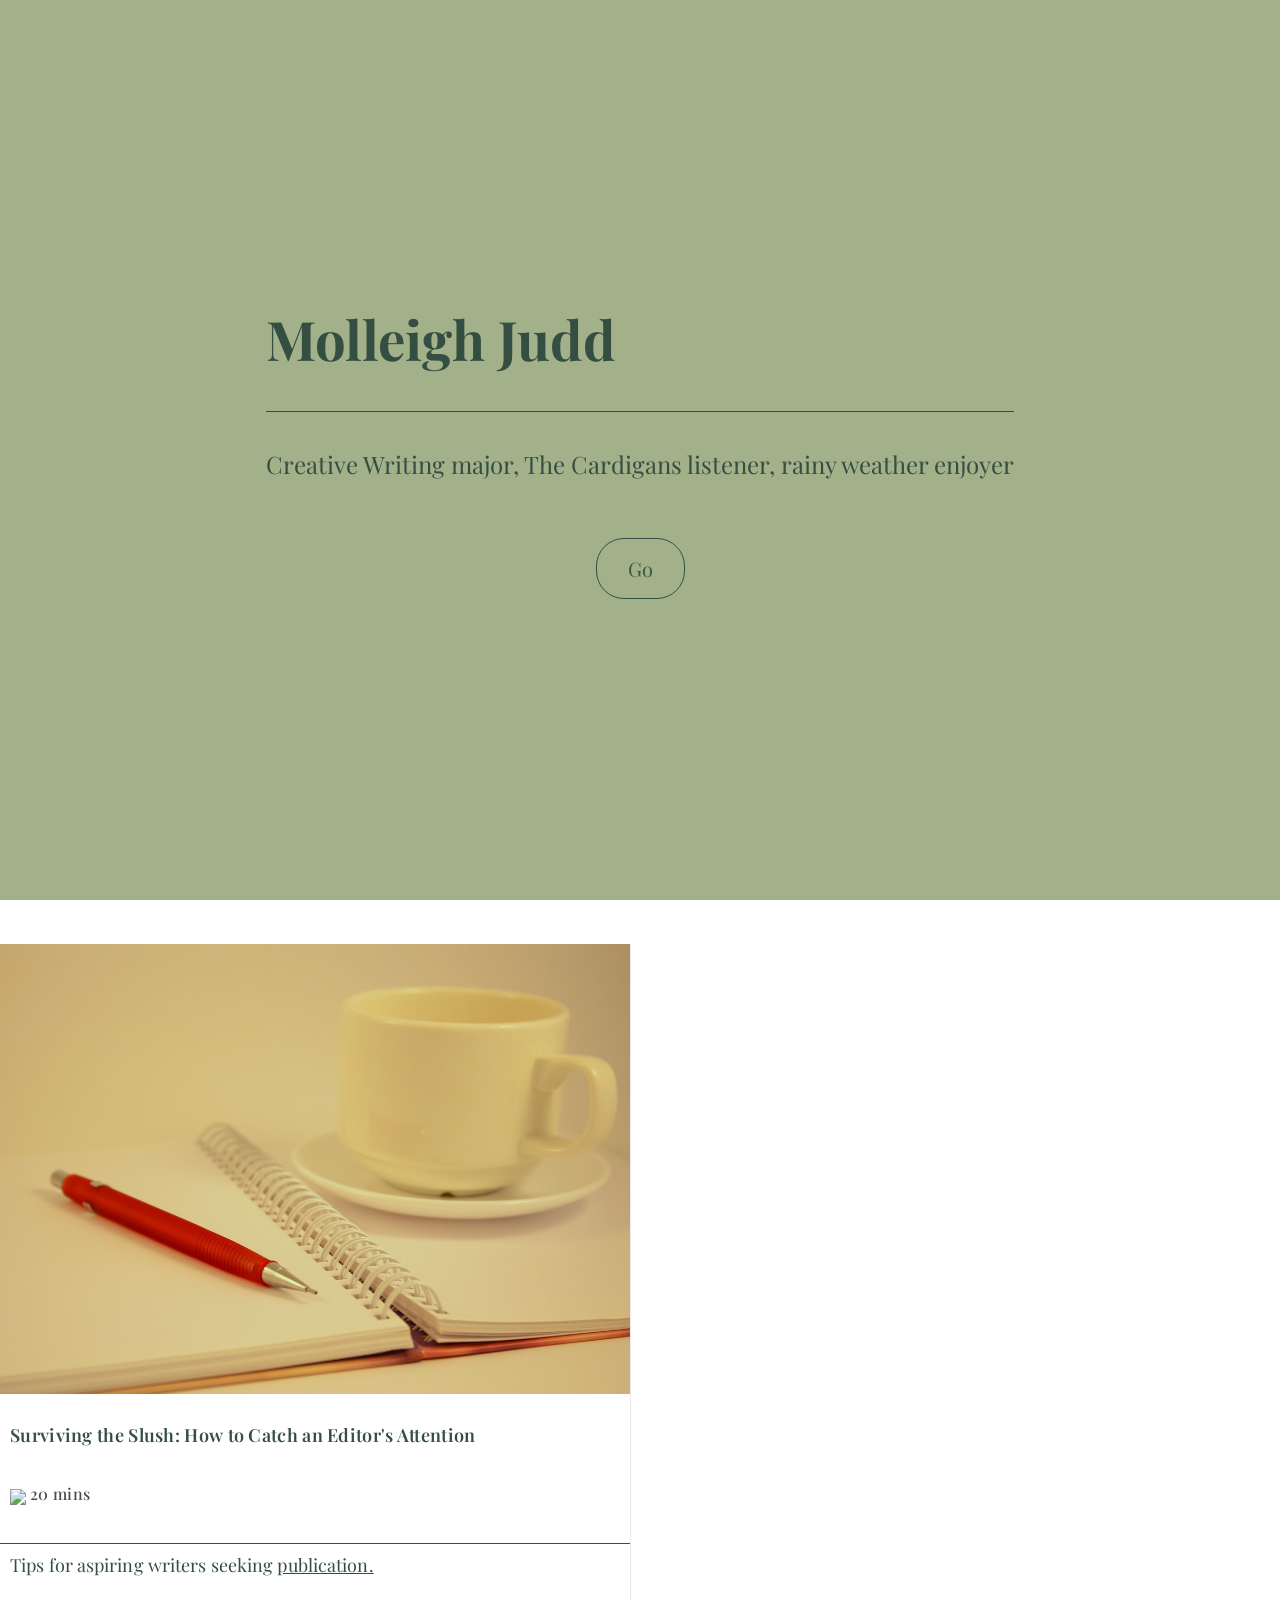
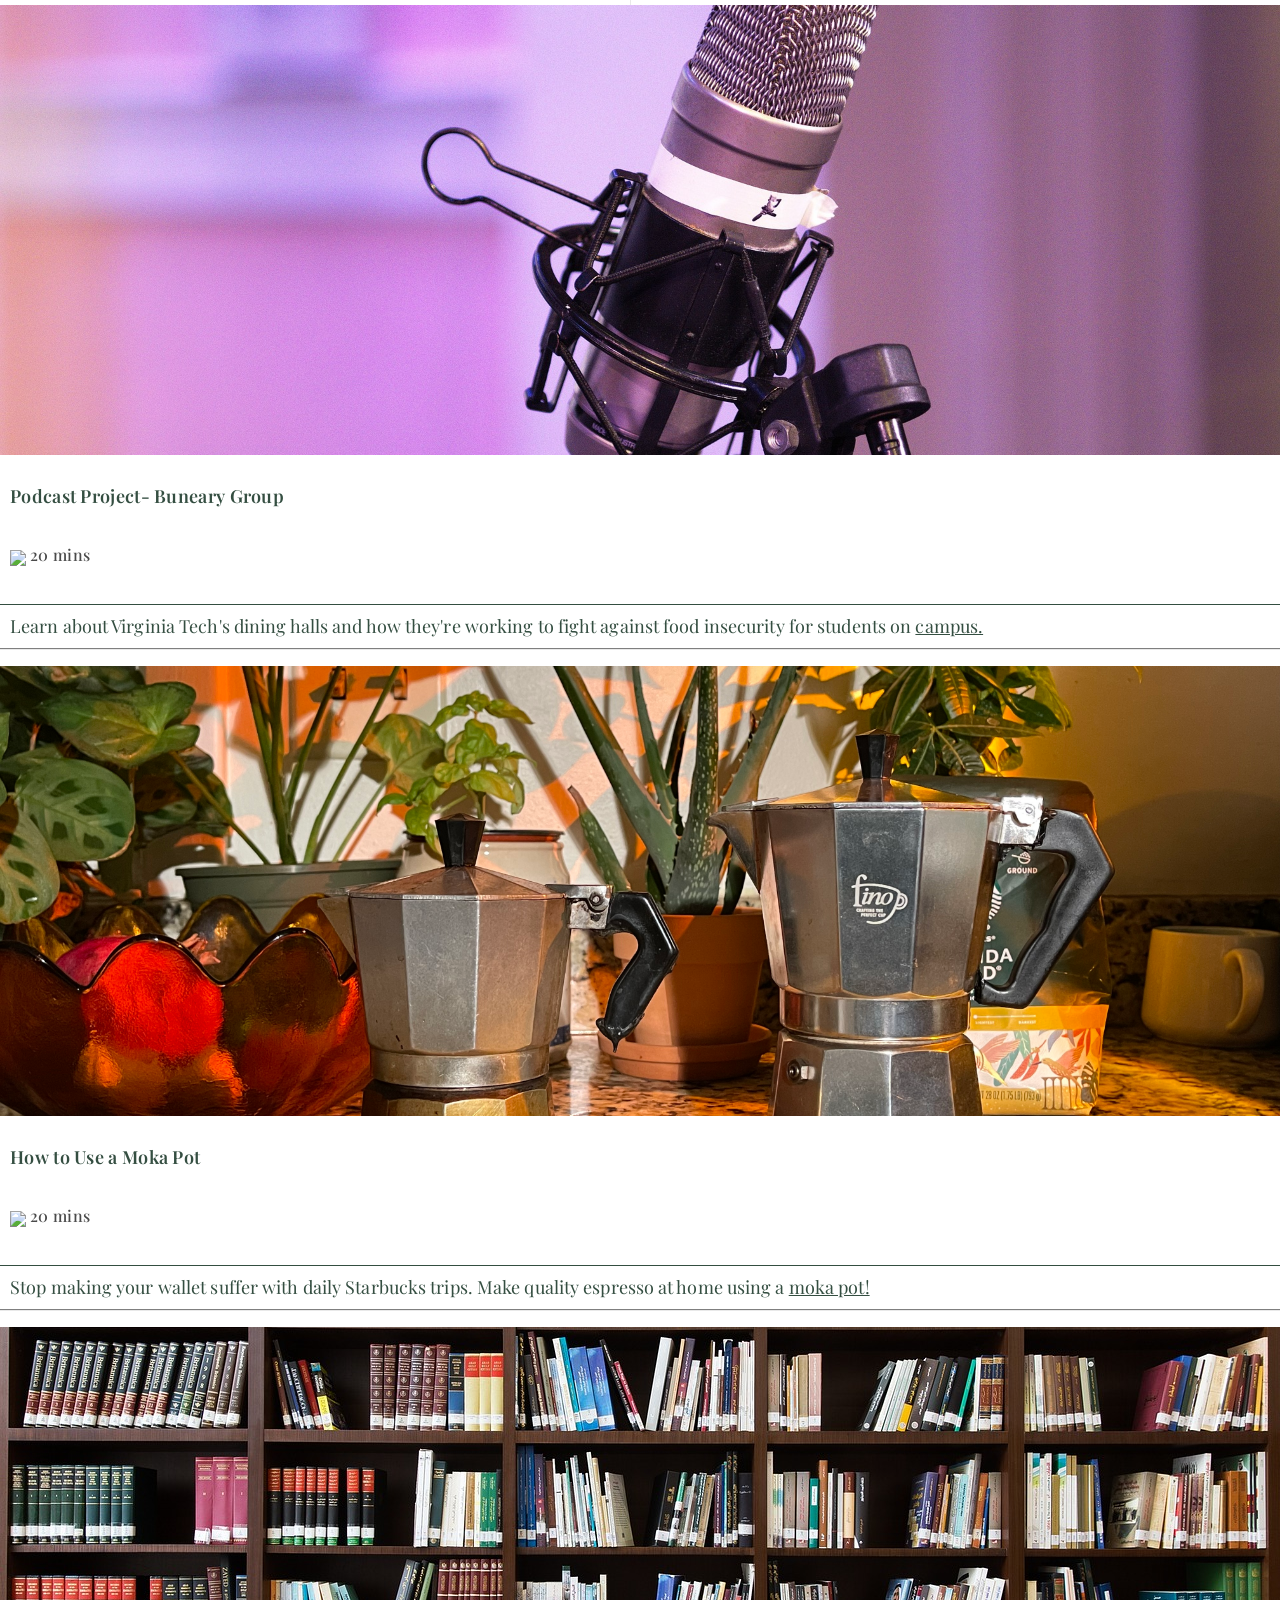
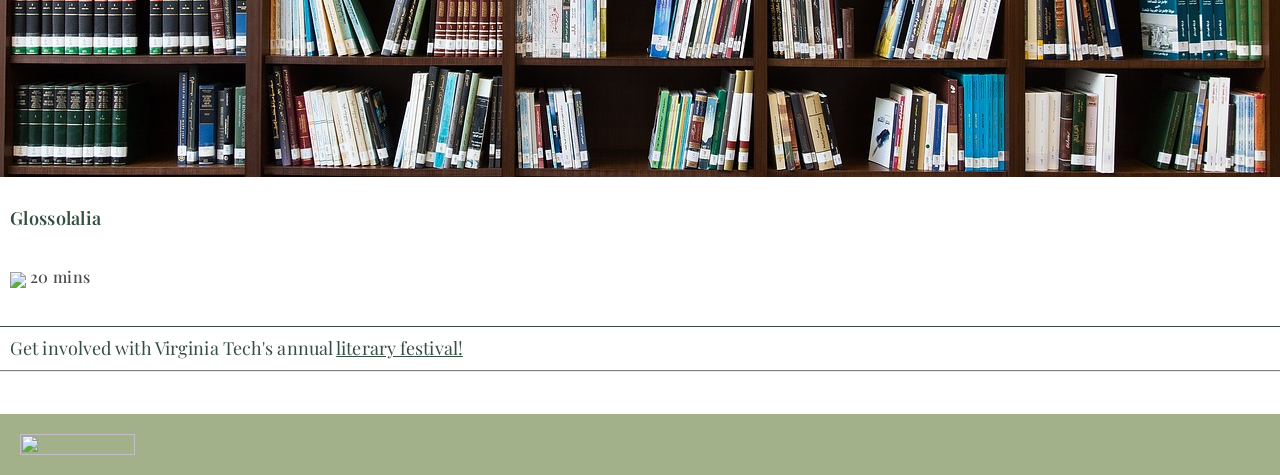
==== index.html @ 4b9d593d "Update index.html Images" ====
<!DOCTYPE html>
<html>

  <head>
    <meta charset="utf-8">
      <meta name="viewport" content="width=device-width, initial-scale=1.0, maximum-scale=1.0, user-scalable=no">
  <title>Molleigh Judd</title>
    <link rel="stylesheet" type="text/css" href="reset.css" />
    <link rel="stylesheet" type="text/css" href="style.css" />
    <link rel="preconnect" href="https://fonts.googleapis.com">
    <link rel="preconnect" href="https://fonts.gstatic.com" crossorigin>
    <link href="https://fonts.googleapis.com/css2?family=Cinzel:wght@500&family=Playfair+Display:wght@500&display=swap" rel="stylesheet">
  </head>

  <body>

    <div class="container">

      <header>
        <div class="wrapper">
  <h1>Molleigh Judd</h1>
    <p class="bio">
      Creative Writing major, The Cardigans listener, rainy weather enjoyer
    </p>


  <div class="buttonBox">
    <a class="myButton" href="#projects">Go</a>
  </div>
</div>
      </header>

      <main id="projects">
        <div class="recipe a">
      <img src="images/writing.jpg" />
      <h2>Surviving the Slush: How to Catch an Editor's Attention</h2>
      <img src="https://content.codecademy.com/courses/learn-css-grid/lesson-ii/time.svg" class="time" />
      <p class="mins">20 mins</p>
      <p class="description">Tips for aspiring writers seeking <a href="https://medium.com/@mejudd/surviving-the-slush-pile-how-to-catch-an-editors-attention-6ab077450740" target="_blank">publication.</a> </p>
    </div>
        </div>
        <div class="recipe b">
  <img src="images/mic.jpg" />
  <h2>Podcast Project- Buneary Group</h2>
  <img src="https://content.codecademy.com/courses/learn-css-grid/lesson-ii/time.svg" class="time" />
  <p class="mins">20 mins</p>
  <p class="description">Learn about Virginia Tech's dining halls and how they're working to fight against food insecurity for students on <a href="https://soundcloud.com/samantha-lynn-307260408/podcast-project-writing-in-digital-media?si=9cc467ccd3c24985ba489adf0c14989f&utm_source=clipboard&utm_medium=text&utm_campaign=social_sharing" target="_blank">campus.</a> </p>
</div>
<div class="recipe c">
<img src="images/moka.jpg" />
<h2>How to Use a Moka Pot</h2>
<img src="https://content.codecademy.com/courses/learn-css-grid/lesson-ii/time.svg" class="time" />
<p class="mins">20 mins</p>
<p class="description">Stop making your wallet suffer with daily Starbucks trips. Make quality espresso at home using a <a href="https://youtu.be/zUHqH583K5o" target="_blank">moka pot!</a> </p>
</div>
        </div>
        <div class="recipe d">
    <img src="images/glossolalia.jpg" />
    <h2>Glossolalia</h2>
    <img src="https://content.codecademy.com/courses/learn-css-grid/lesson-ii/time.svg" class="time" />
    <p class="mins">20 mins</p>
    <p class="description">Get involved with Virginia Tech's annual <a href="https://gobblerconnect.vt.edu/organization/glossolalia" target="_blank">literary festival!</a> </p>
  </div>

      </main>

      <footer>
        <img src="https://content.codecademy.com/courses/learn-css-grid/lesson-ii/savory.svg" class="logo">
      </footer>

    </div>
  </body>

</html>
---- style.css ----
/* Set the scroll behavior to smooth so that when you click the in the header, the screen scrolls down rather than jumps */
html {
  scroll-behavior: smooth;
}

/* Set the margin to 0 to make sure the page stretches all the way to the edge of the browser window. */
body {
  margin: 0;
}
header, footer {
  background-color: #a3b18a;
  text-align: left;
/*  min-width: 500px; */
}
header {
  font-family: 'Playfair Display', serif;
  color: #344e41;
  min-height: 100vh;
  display: flex;
}

main {
  display: grid;
  grid-template-columns: repeat(auto-fill, minmax(40%, 1fr) ) ;
  grid-gap: 20px;
  margin-top: 44px;

  justify-items: center;
  justify-content: center;
  align-items: stretch;
  align-content: center;
}

h1 {
  font-family: 'Playfair Display', serif;
  font-size: calc(1em + 3vw);
  padding-bottom: .67em;
  border-bottom: 1px solid;
  line-height: 1.3;
}

h2 {
  font-family: 'Playfair Display', serif;
  font-size: 18px;
  font-weight: 600;
  letter-spacing: 0.3px;
  text-align: left;
  color: #344e41;
  padding: 10px 0px 10px 10px;
}

img {
  width: 100%;
  height: 50vh;
  object-fit: cover;
}

.wrapper {
    max-width: 1150px;
    margin: auto;
    padding: 50px;
    display: block;
}

.bio {
  color: #344e41;
  font-size: 24px;
  font-family: 'Playfair Display', serif;
}

.buttonBox {
  display: flex;
  justify-content: center;
  align-content: center;
}

.myButton {
  border-radius: 28px;
  border: 1px solid #344e41;
  cursor: pointer;
  color: #3a5a40;
  font-size: 20px;
  padding: 16px 31px;
  text-decoration: none;
  margin: 1.69em auto;
}

.myButton:hover {
    background-color:#344e41;
}

.myButton:active {
    position:relative;
    top:1px;
}

.recipe {
  box-shadow: 0 1px 1px 0 rgba(0, 0, 0, 0.5);
  width: 100%;
}

.a {

}

.c {

}

.time {
  padding-left: 10px;
  padding-top: 10px;
  width: 20px;
  height: auto;
}

.mins {
  display: inline-block;
  font-family: 'Playfair Display', serif;
  font-size: 16px;
  font-weight: 500;
  letter-spacing: 0.3px;
  text-align: left;
  color: #4a4a4a;
  position: relative;
  bottom: 5px;
}

.description {
  font-family: 'Playfair Display', serif;
  font-size: 18px;
  font-weight: 300;
  line-height: 1.29;
  letter-spacing: 0.1px;
  text-align: left;
  color: #344e41;
  padding: 10px 0px 10px 10px;
  border-top: 1px solid #344e41;
}

.logo {
  width: 115px;
  height: 21.1px;
  object-fit: contain;
  padding: 20px;
}

.container {
/*  min-width: 500px; */
  margin: auto;
}


footer {
  margin-top: 44px;
}

@media all and (max-width:700px) {
  main {
    grid-template-columns: 1fr;
  }
  img {
    height: 40vh;
  }
}
a {
  color: #344e41;
}
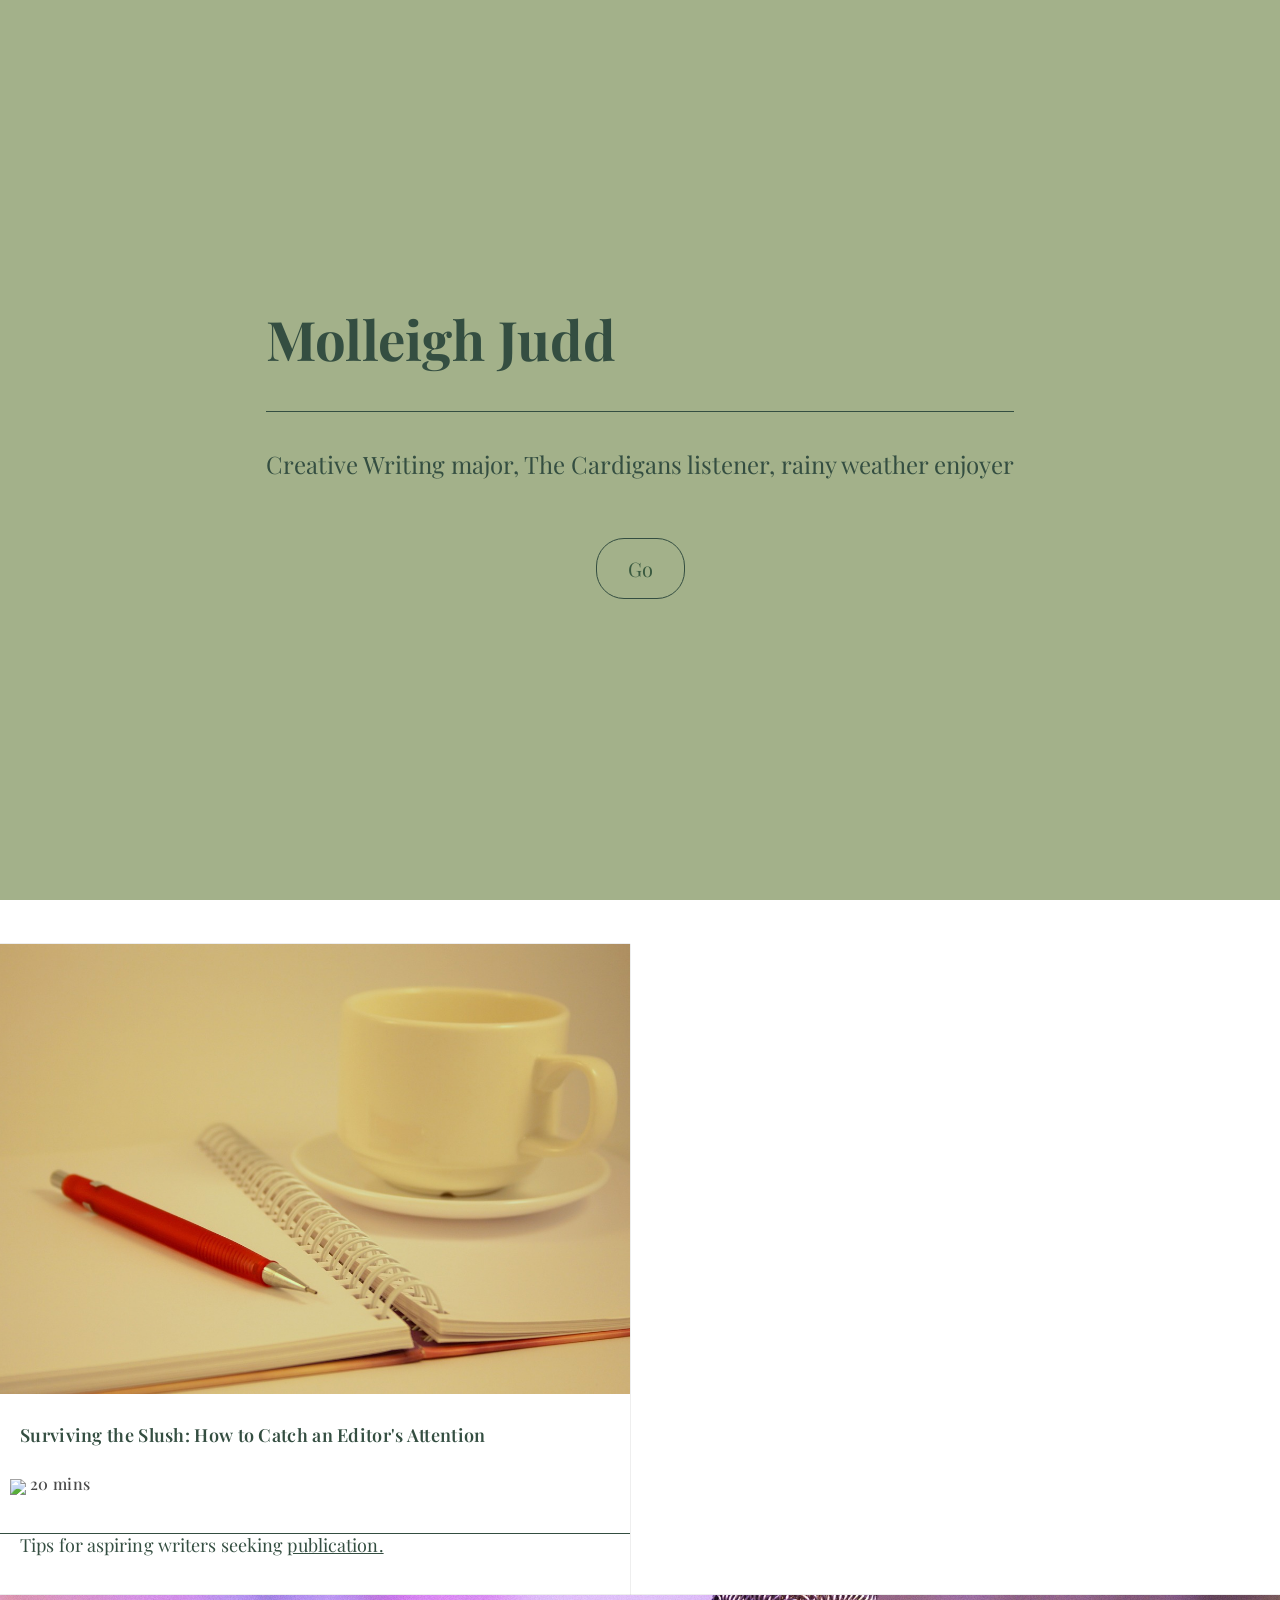
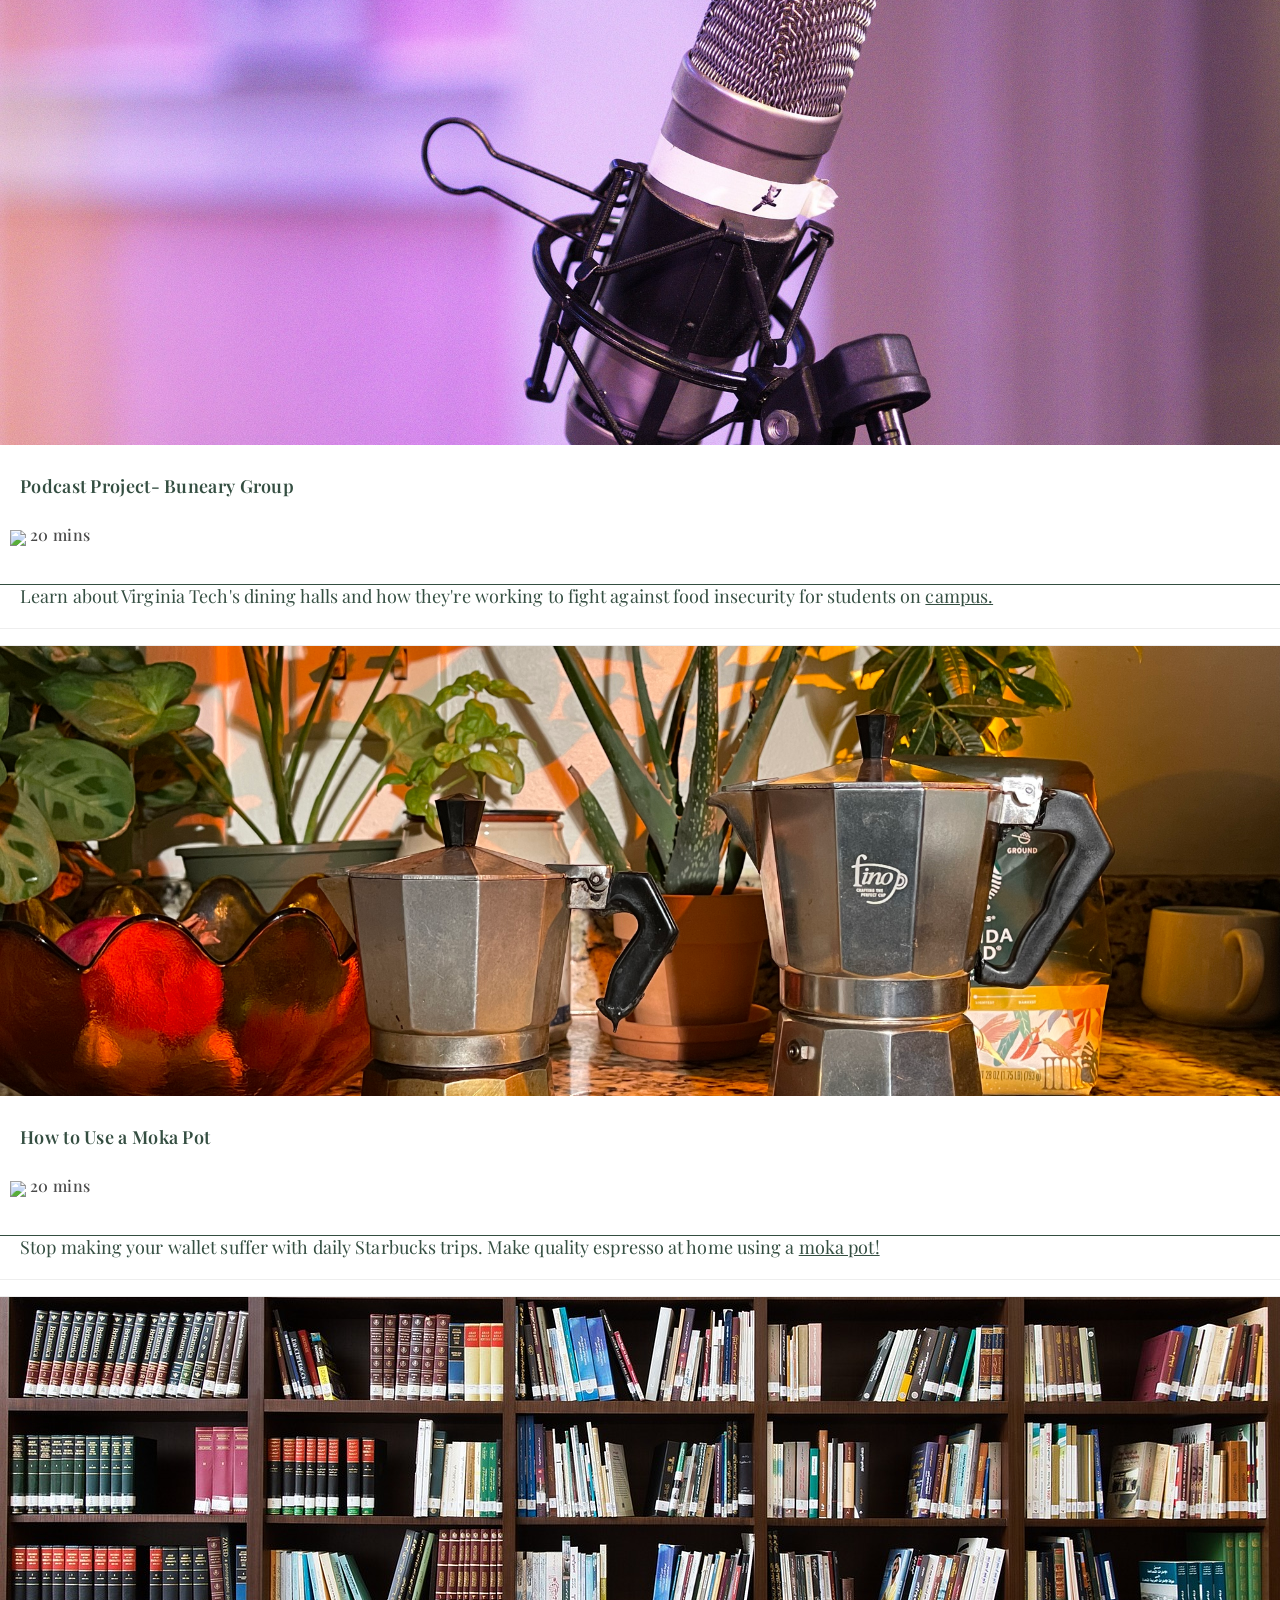
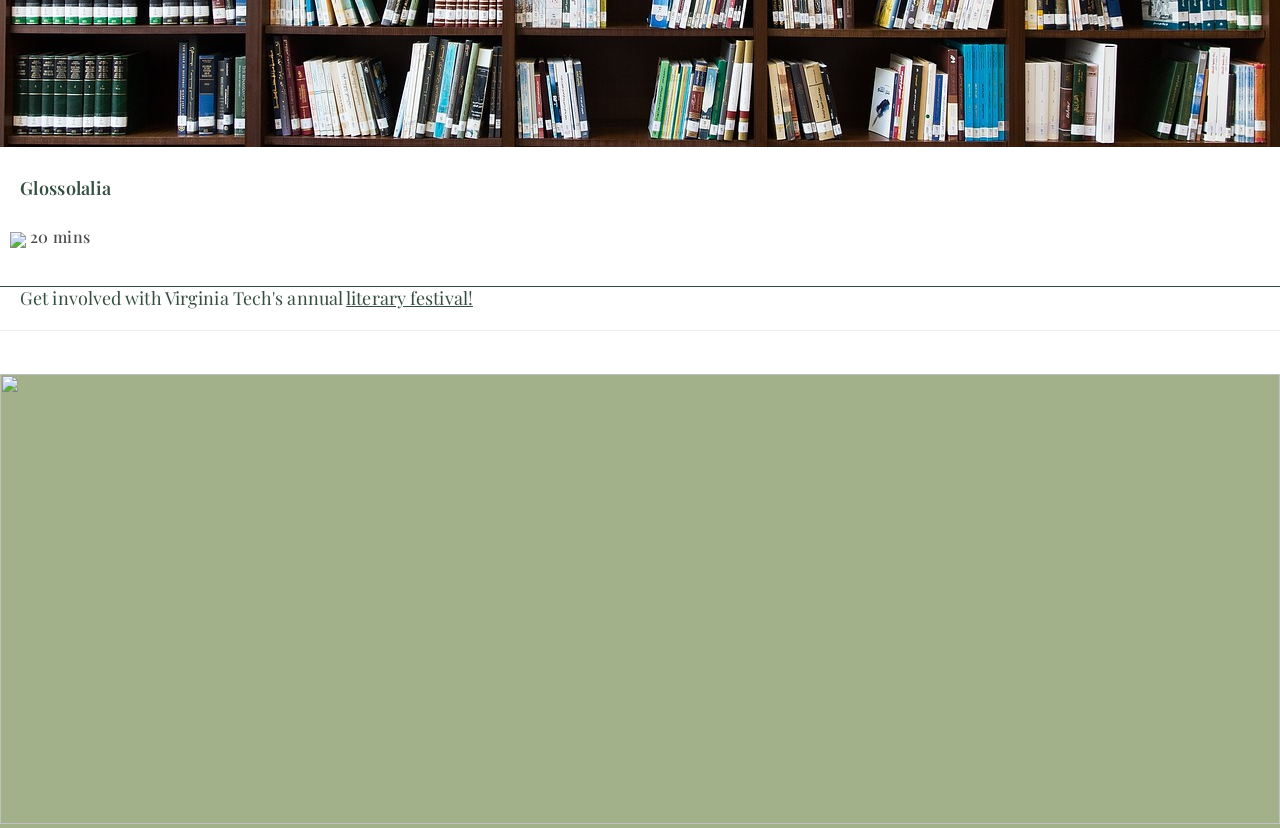
==== commit 095d43ae: "Update style.css and index.html" ====
--- a/index.html
+++ b/index.html
@@ -31,31 +31,31 @@
       </header>
 
       <main id="projects">
-        <div class="recipe a">
-      <img src="images/writing.jpg" />
+        <div class="project">
+      <img src="images/writing.jpg" alt="Coffee cup and pencil on notebook" />
       <h2>Surviving the Slush: How to Catch an Editor's Attention</h2>
       <img src="https://content.codecademy.com/courses/learn-css-grid/lesson-ii/time.svg" class="time" />
       <p class="mins">20 mins</p>
       <p class="description">Tips for aspiring writers seeking <a href="https://medium.com/@mejudd/surviving-the-slush-pile-how-to-catch-an-editors-attention-6ab077450740" target="_blank">publication.</a> </p>
     </div>
         </div>
-        <div class="recipe b">
-  <img src="images/mic.jpg" />
+        <div class="project">
+  <img src="images/mic.jpg" alt="Podcast microphone" />
   <h2>Podcast Project- Buneary Group</h2>
   <img src="https://content.codecademy.com/courses/learn-css-grid/lesson-ii/time.svg" class="time" />
   <p class="mins">20 mins</p>
   <p class="description">Learn about Virginia Tech's dining halls and how they're working to fight against food insecurity for students on <a href="https://soundcloud.com/samantha-lynn-307260408/podcast-project-writing-in-digital-media?si=9cc467ccd3c24985ba489adf0c14989f&utm_source=clipboard&utm_medium=text&utm_campaign=social_sharing" target="_blank">campus.</a> </p>
 </div>
-<div class="recipe c">
-<img src="images/moka.jpg" />
+<div class="project">
+<img src="images/moka.jpg" alt="Two moka pots in front of plants" />
 <h2>How to Use a Moka Pot</h2>
 <img src="https://content.codecademy.com/courses/learn-css-grid/lesson-ii/time.svg" class="time" />
 <p class="mins">20 mins</p>
 <p class="description">Stop making your wallet suffer with daily Starbucks trips. Make quality espresso at home using a <a href="https://youtu.be/zUHqH583K5o" target="_blank">moka pot!</a> </p>
 </div>
         </div>
-        <div class="recipe d">
-    <img src="images/glossolalia.jpg" />
+        <div class="project">
+    <img src="images/glossolalia.jpg" alt="Bookshelf full of books"/>
     <h2>Glossolalia</h2>
     <img src="https://content.codecademy.com/courses/learn-css-grid/lesson-ii/time.svg" class="time" />
     <p class="mins">20 mins</p>
--- a/style.css
+++ b/style.css
@@ -27,7 +27,7 @@
 
   justify-items: center;
   justify-content: center;
-  align-items: stretch;
+  align-items: center;
   align-content: center;
 }
 
@@ -46,7 +46,7 @@
   letter-spacing: 0.3px;
   text-align: left;
   color: #344e41;
-  padding: 10px 0px 10px 10px;
+  padding: 10px 20px 0 20px;
 }
 
 img {
@@ -94,8 +94,8 @@
     top:1px;
 }
 
-.recipe {
-  box-shadow: 0 1px 1px 0 rgba(0, 0, 0, 0.5);
+.project {
+box-shadow: 0 0px 1px 0 rgb(0 0 0 / 40%);
   width: 100%;
 }
 
@@ -134,16 +134,11 @@
   letter-spacing: 0.1px;
   text-align: left;
   color: #344e41;
-  padding: 10px 0px 10px 10px;
   border-top: 1px solid #344e41;
+  padding: 0 20px 20px 20px;
 }
 
-.logo {
-  width: 115px;
-  height: 21.1px;
-  object-fit: contain;
-  padding: 20px;
-}
+
 
 .container {
 /*  min-width: 500px; */
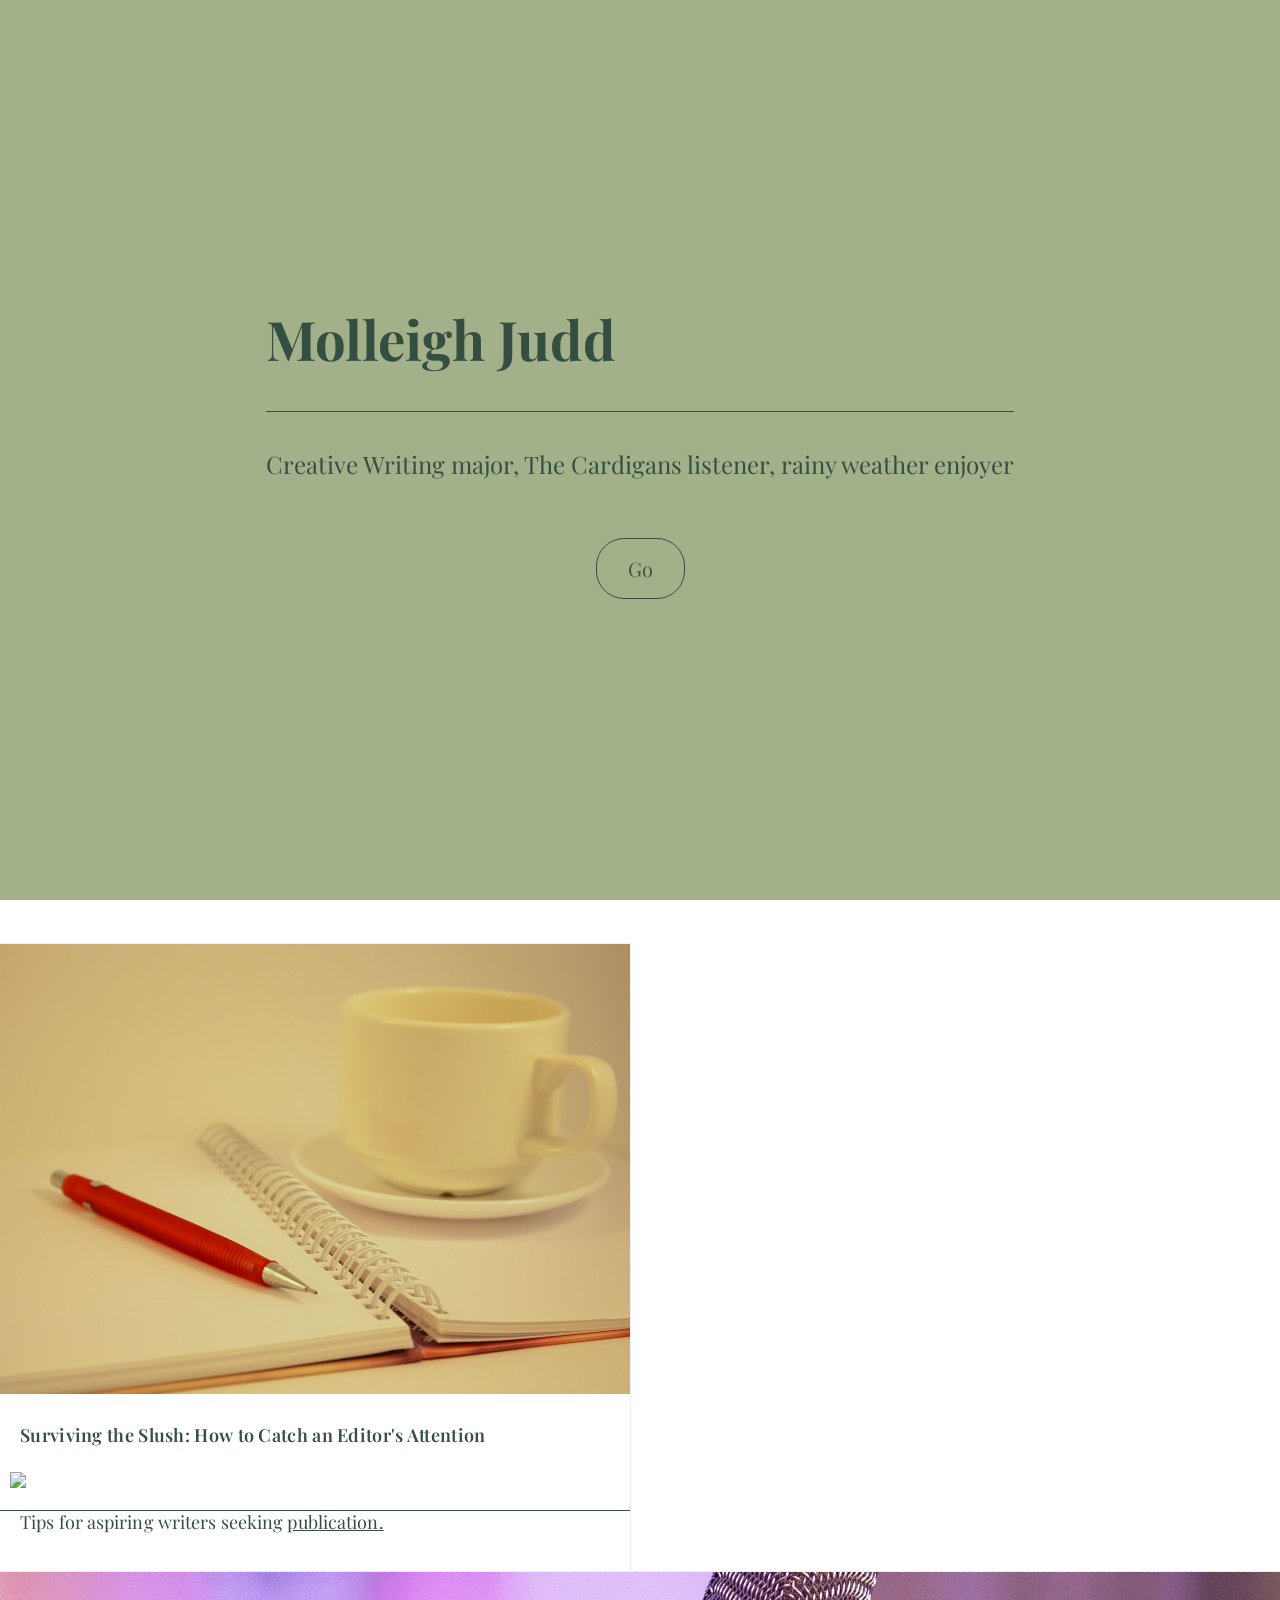
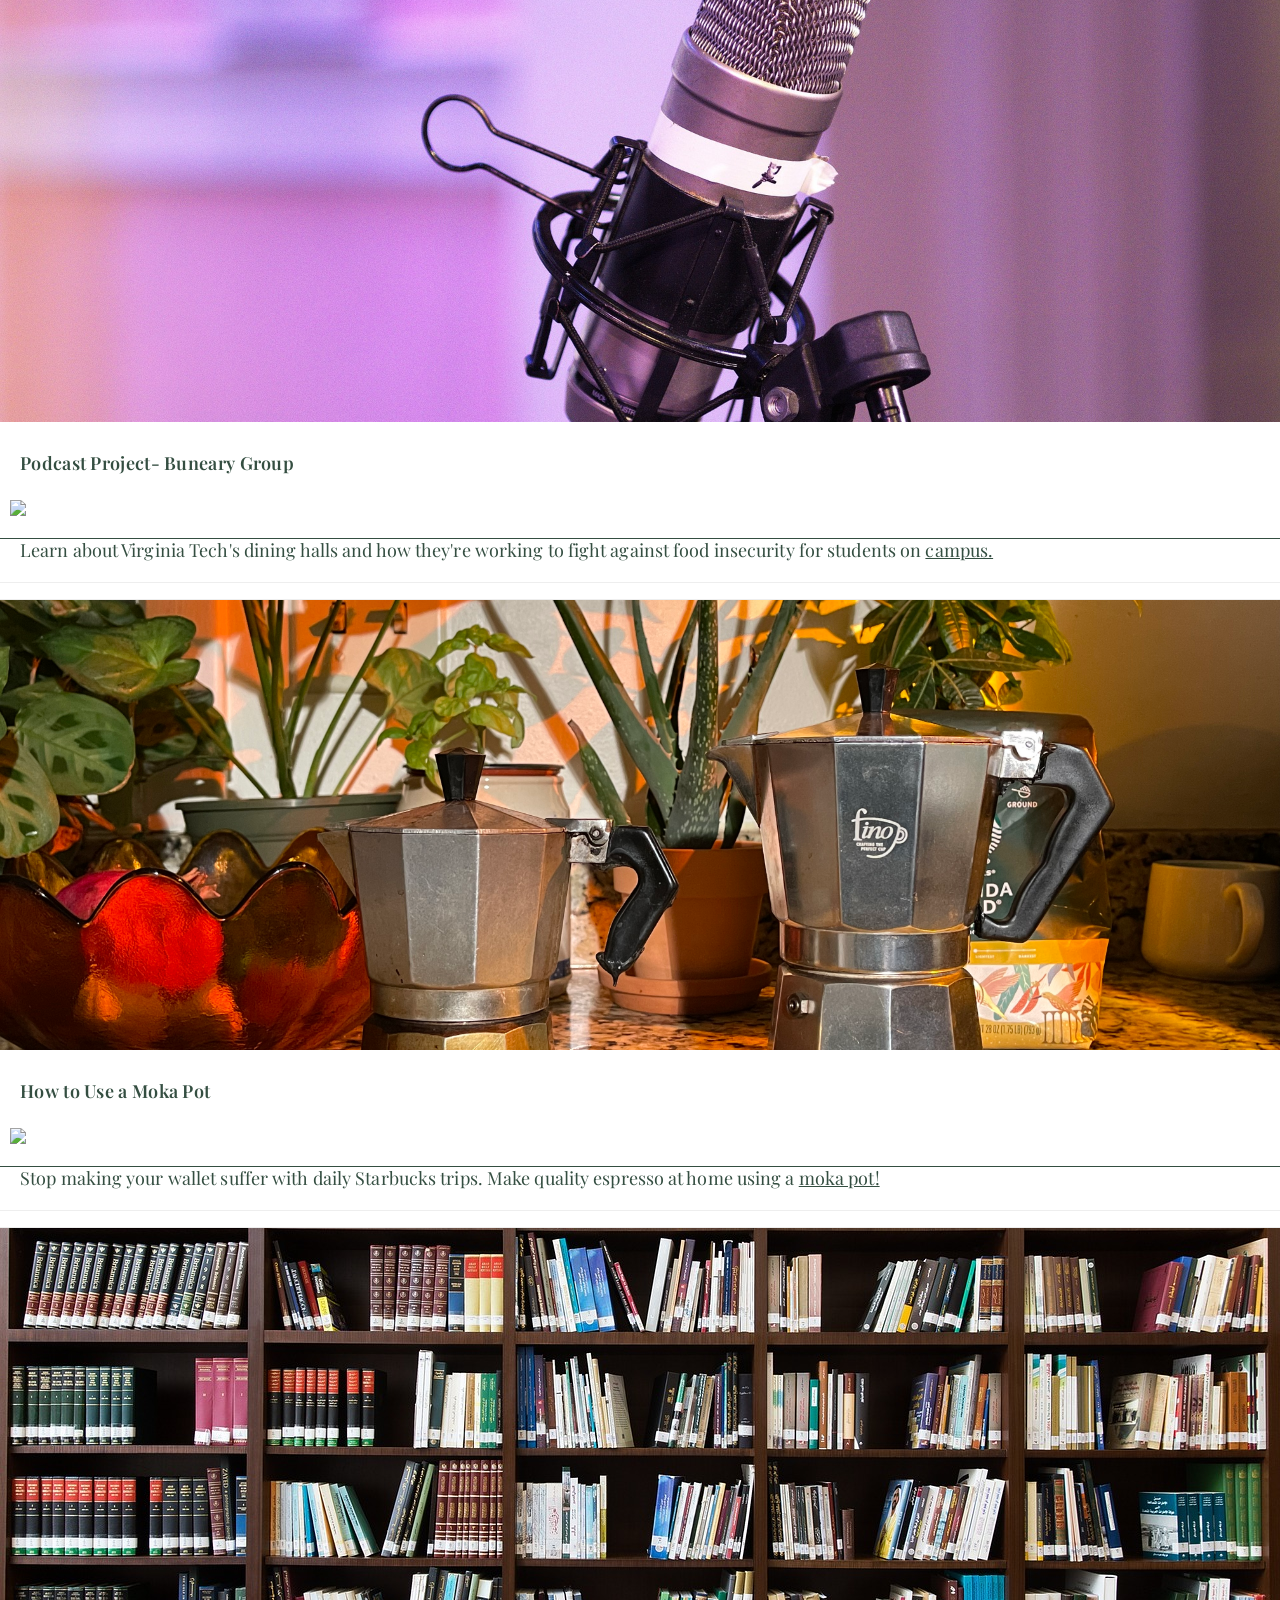
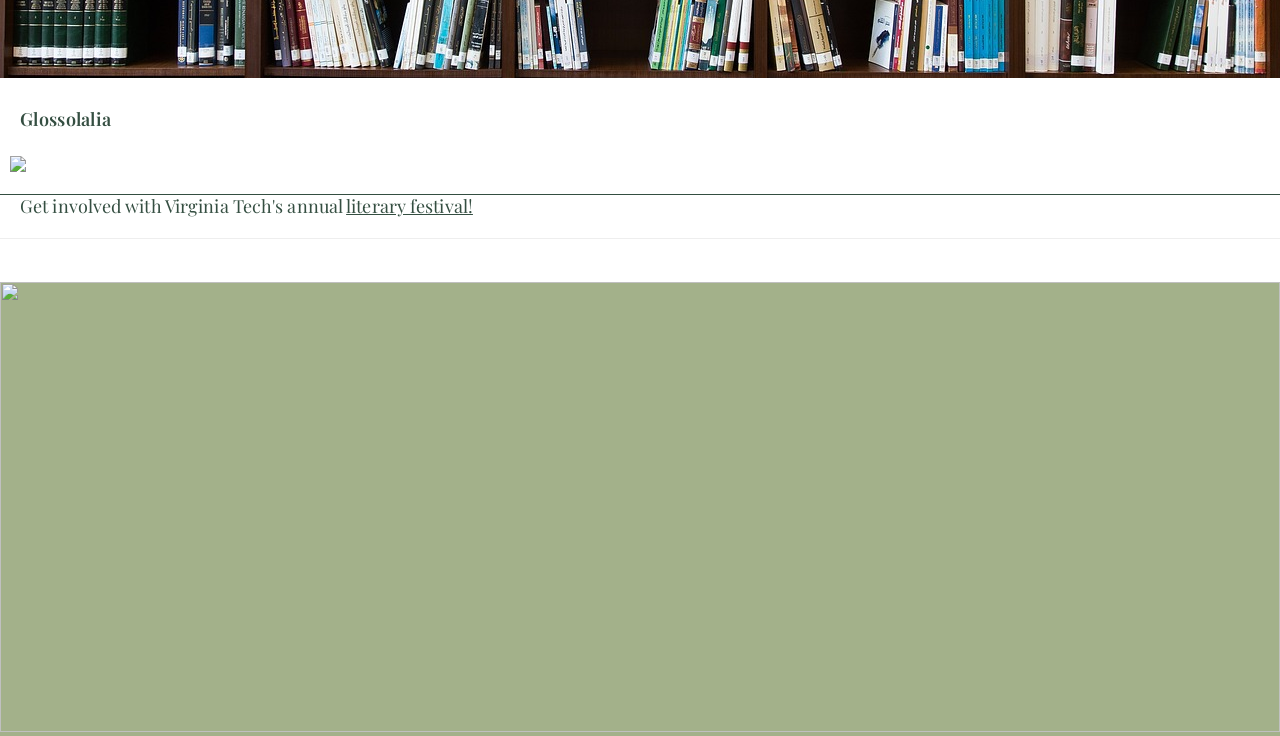
==== commit d5a88b25: "Update index.html removed min" ====
--- a/index.html
+++ b/index.html
@@ -35,7 +35,6 @@
       <img src="images/writing.jpg" alt="Coffee cup and pencil on notebook" />
       <h2>Surviving the Slush: How to Catch an Editor's Attention</h2>
       <img src="https://content.codecademy.com/courses/learn-css-grid/lesson-ii/time.svg" class="time" />
-      <p class="mins">20 mins</p>
       <p class="description">Tips for aspiring writers seeking <a href="https://medium.com/@mejudd/surviving-the-slush-pile-how-to-catch-an-editors-attention-6ab077450740" target="_blank">publication.</a> </p>
     </div>
         </div>
@@ -43,14 +42,12 @@
   <img src="images/mic.jpg" alt="Podcast microphone" />
   <h2>Podcast Project- Buneary Group</h2>
   <img src="https://content.codecademy.com/courses/learn-css-grid/lesson-ii/time.svg" class="time" />
-  <p class="mins">20 mins</p>
   <p class="description">Learn about Virginia Tech's dining halls and how they're working to fight against food insecurity for students on <a href="https://soundcloud.com/samantha-lynn-307260408/podcast-project-writing-in-digital-media?si=9cc467ccd3c24985ba489adf0c14989f&utm_source=clipboard&utm_medium=text&utm_campaign=social_sharing" target="_blank">campus.</a> </p>
 </div>
 <div class="project">
 <img src="images/moka.jpg" alt="Two moka pots in front of plants" />
 <h2>How to Use a Moka Pot</h2>
 <img src="https://content.codecademy.com/courses/learn-css-grid/lesson-ii/time.svg" class="time" />
-<p class="mins">20 mins</p>
 <p class="description">Stop making your wallet suffer with daily Starbucks trips. Make quality espresso at home using a <a href="https://youtu.be/zUHqH583K5o" target="_blank">moka pot!</a> </p>
 </div>
         </div>
@@ -58,7 +55,6 @@
     <img src="images/glossolalia.jpg" alt="Bookshelf full of books"/>
     <h2>Glossolalia</h2>
     <img src="https://content.codecademy.com/courses/learn-css-grid/lesson-ii/time.svg" class="time" />
-    <p class="mins">20 mins</p>
     <p class="description">Get involved with Virginia Tech's annual <a href="https://gobblerconnect.vt.edu/organization/glossolalia" target="_blank">literary festival!</a> </p>
   </div>
 
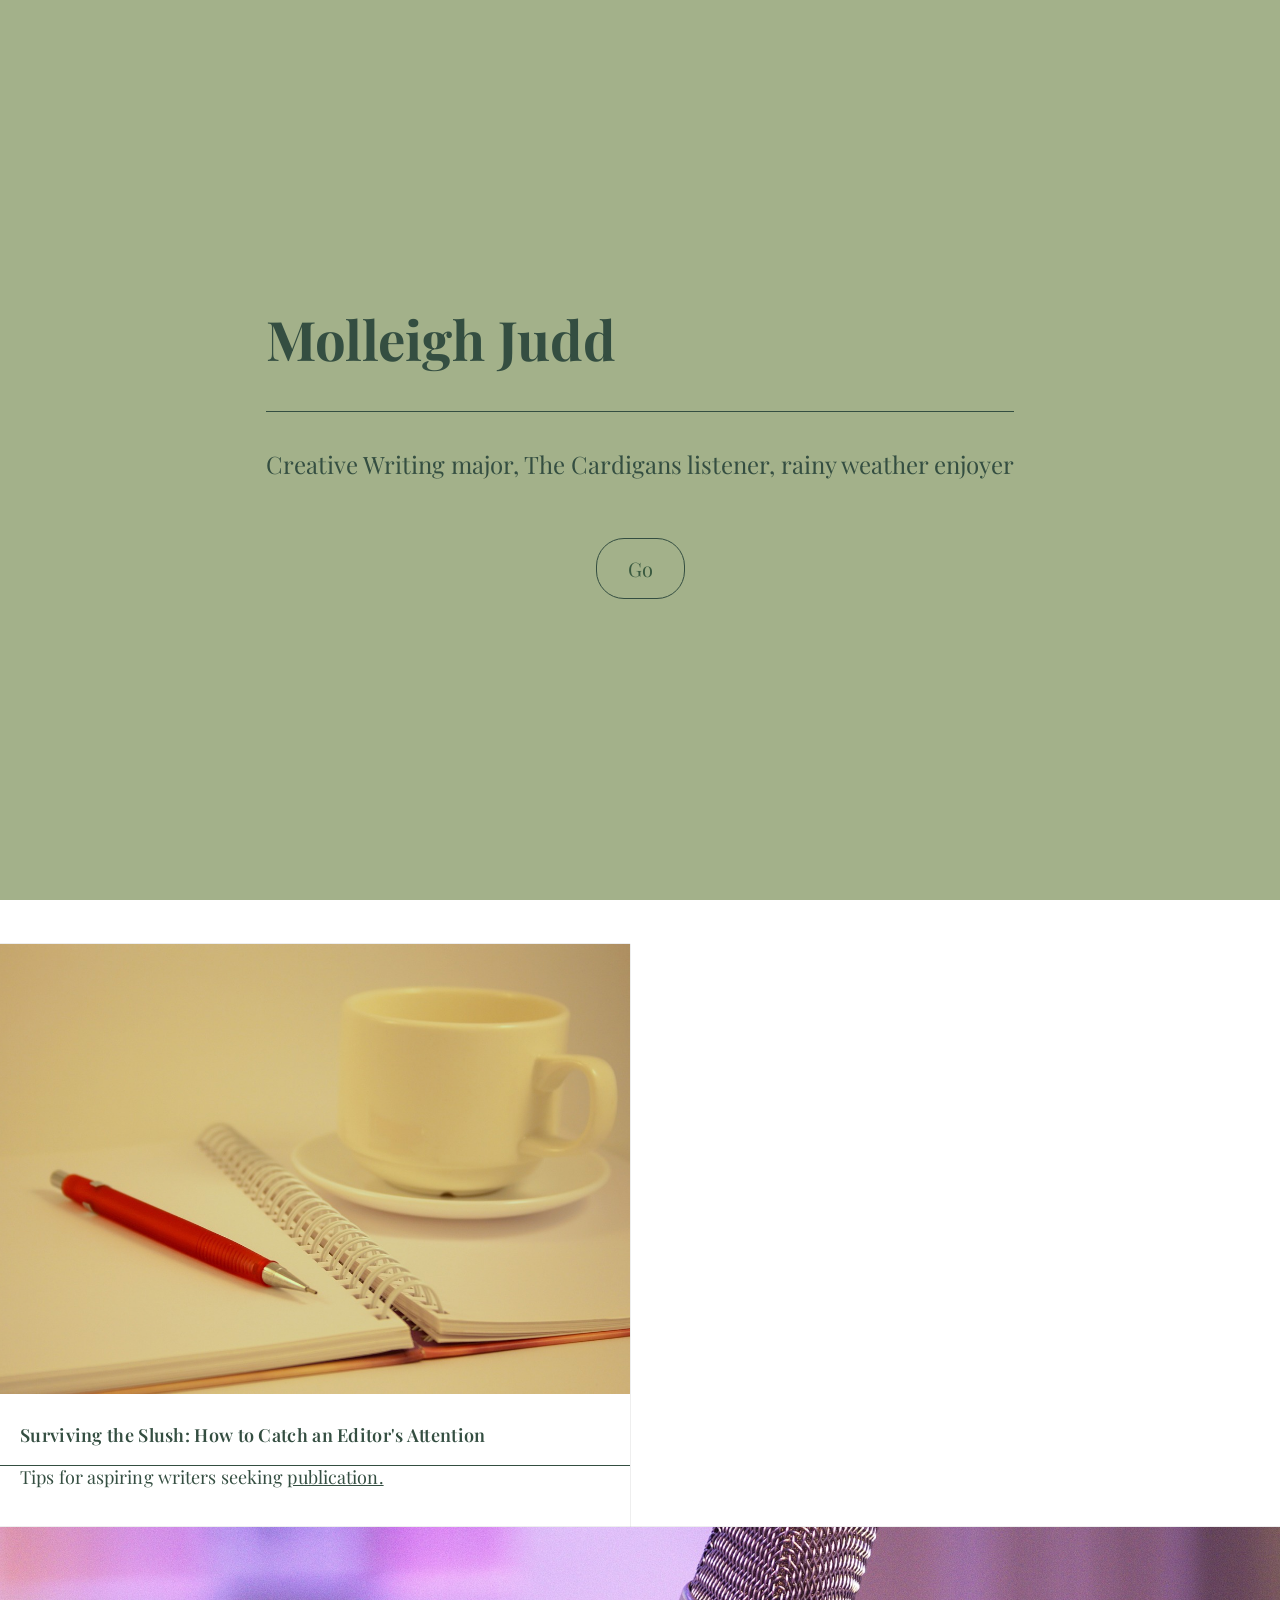
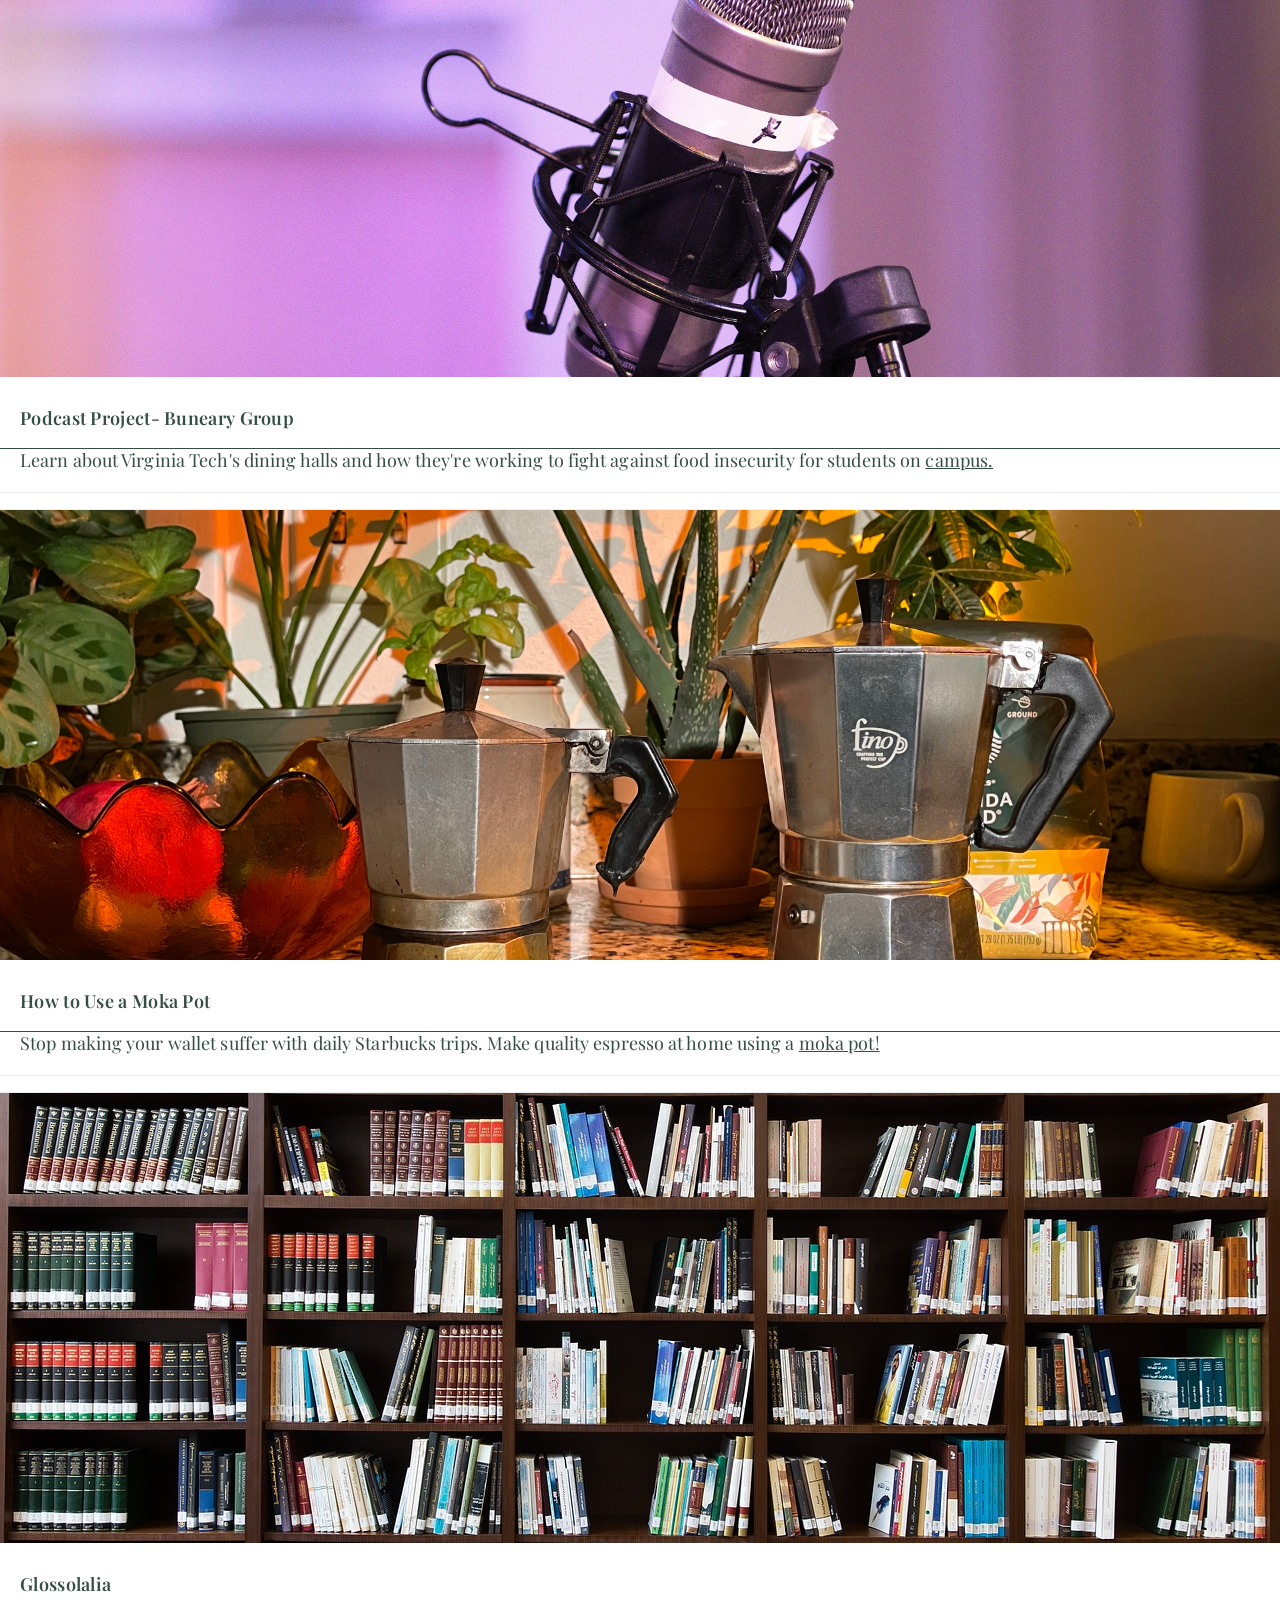
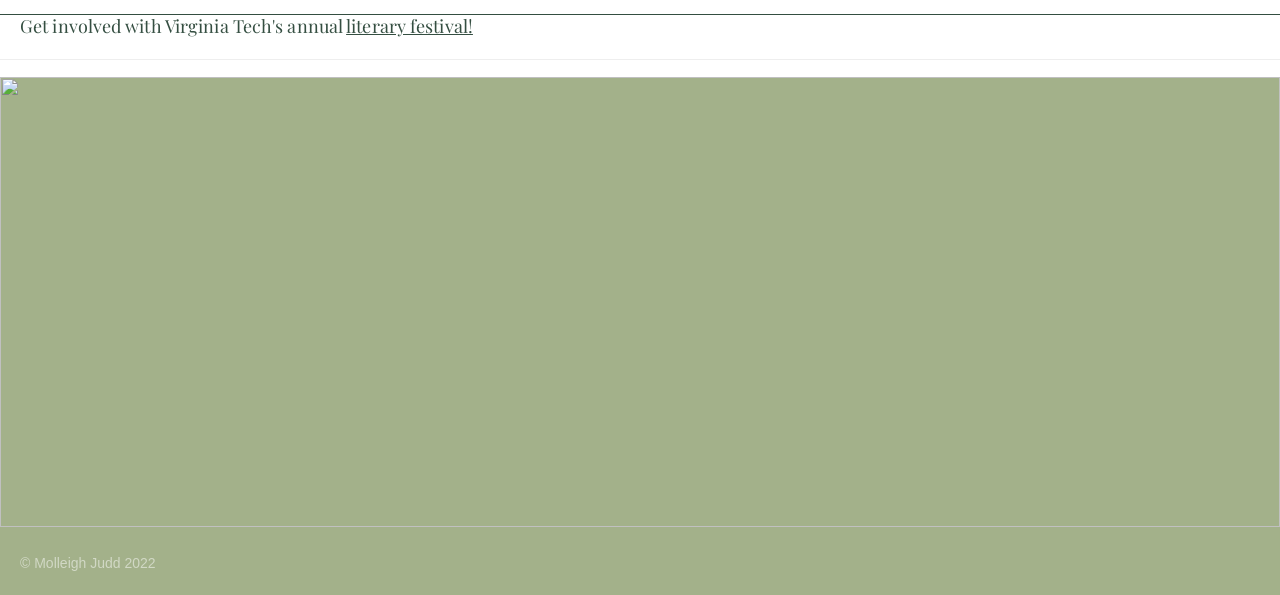
==== commit f92b65c5: "Update index.html and style.css removed clock and edited footer" ====
--- a/index.html
+++ b/index.html
@@ -34,27 +34,27 @@
         <div class="project">
       <img src="images/writing.jpg" alt="Coffee cup and pencil on notebook" />
       <h2>Surviving the Slush: How to Catch an Editor's Attention</h2>
-      <img src="https://content.codecademy.com/courses/learn-css-grid/lesson-ii/time.svg" class="time" />
+
       <p class="description">Tips for aspiring writers seeking <a href="https://medium.com/@mejudd/surviving-the-slush-pile-how-to-catch-an-editors-attention-6ab077450740" target="_blank">publication.</a> </p>
     </div>
         </div>
         <div class="project">
   <img src="images/mic.jpg" alt="Podcast microphone" />
   <h2>Podcast Project- Buneary Group</h2>
-  <img src="https://content.codecademy.com/courses/learn-css-grid/lesson-ii/time.svg" class="time" />
+
   <p class="description">Learn about Virginia Tech's dining halls and how they're working to fight against food insecurity for students on <a href="https://soundcloud.com/samantha-lynn-307260408/podcast-project-writing-in-digital-media?si=9cc467ccd3c24985ba489adf0c14989f&utm_source=clipboard&utm_medium=text&utm_campaign=social_sharing" target="_blank">campus.</a> </p>
 </div>
 <div class="project">
 <img src="images/moka.jpg" alt="Two moka pots in front of plants" />
 <h2>How to Use a Moka Pot</h2>
-<img src="https://content.codecademy.com/courses/learn-css-grid/lesson-ii/time.svg" class="time" />
+
 <p class="description">Stop making your wallet suffer with daily Starbucks trips. Make quality espresso at home using a <a href="https://youtu.be/zUHqH583K5o" target="_blank">moka pot!</a> </p>
 </div>
         </div>
         <div class="project">
     <img src="images/glossolalia.jpg" alt="Bookshelf full of books"/>
     <h2>Glossolalia</h2>
-    <img src="https://content.codecademy.com/courses/learn-css-grid/lesson-ii/time.svg" class="time" />
+
     <p class="description">Get involved with Virginia Tech's annual <a href="https://gobblerconnect.vt.edu/organization/glossolalia" target="_blank">literary festival!</a> </p>
   </div>
 
@@ -62,6 +62,9 @@
 
       <footer>
         <img src="https://content.codecademy.com/courses/learn-css-grid/lesson-ii/savory.svg" class="logo">
+        <div>
+    <p class="copyright">© Molleigh Judd 2022</p>
+</div>
       </footer>
 
     </div>
--- a/style.css
+++ b/style.css
@@ -146,8 +146,14 @@
 }
 
 
-footer {
-  margin-top: 44px;
+footer div {
+  height: 100%;
+  font-family: 'Raleway', sans-serif;
+  font-size: 14px;
+  display: flex;
+  align-content: center;
+  padding: 10px 20px;
+  color: rgba(255, 255, 255, 0.5);
 }
 
 @media all and (max-width:700px) {
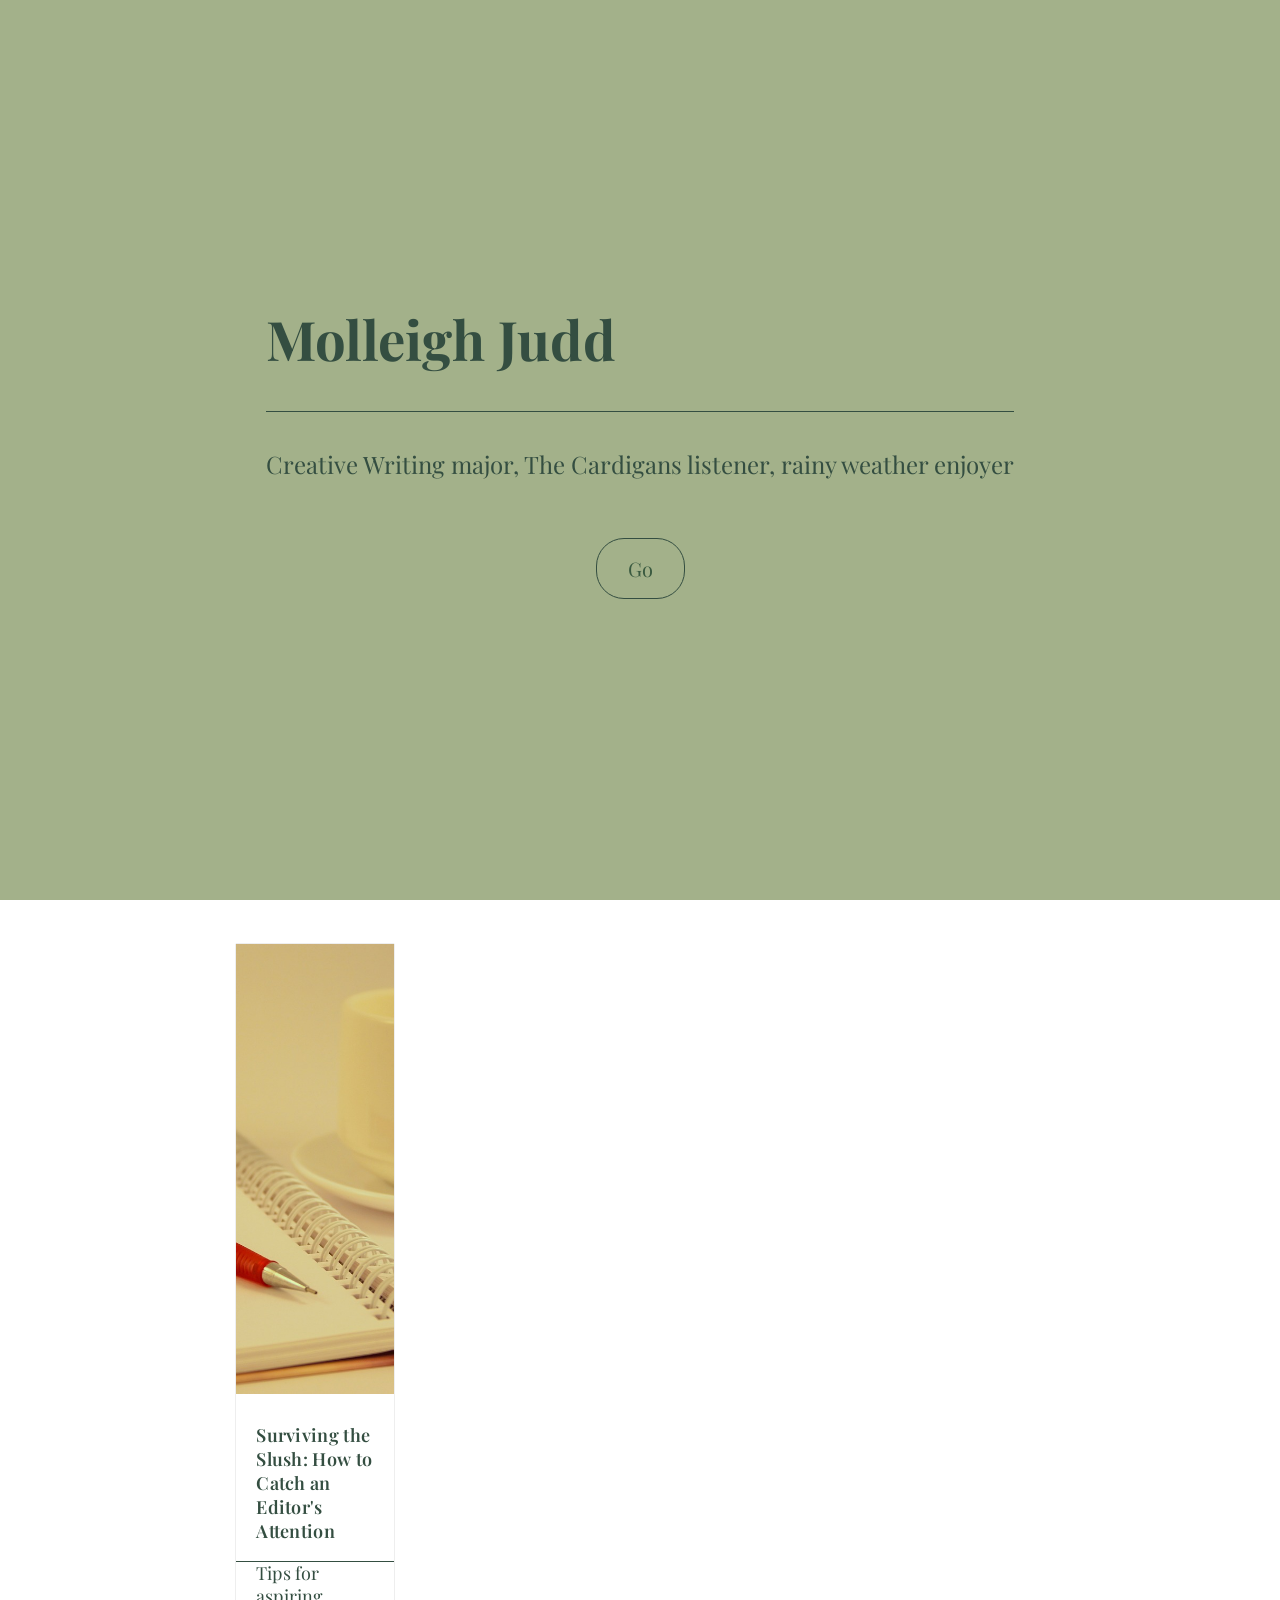
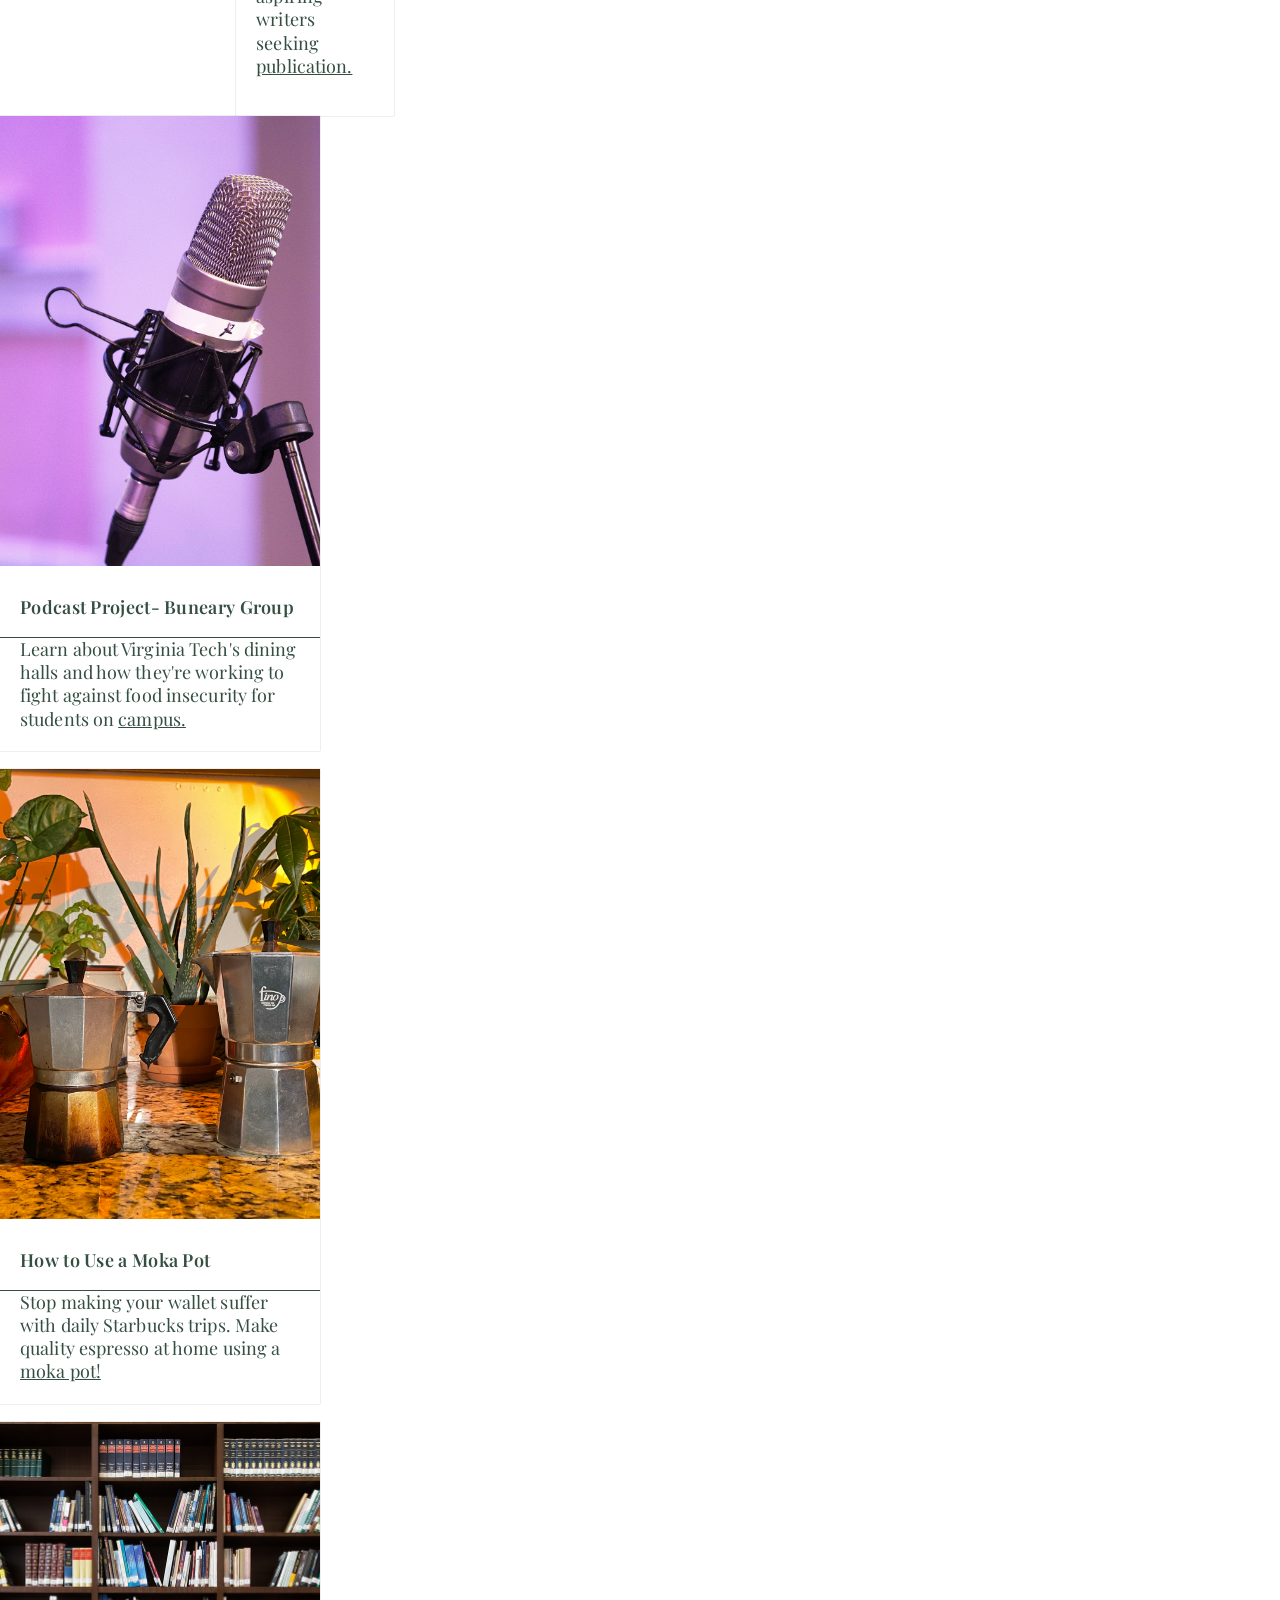
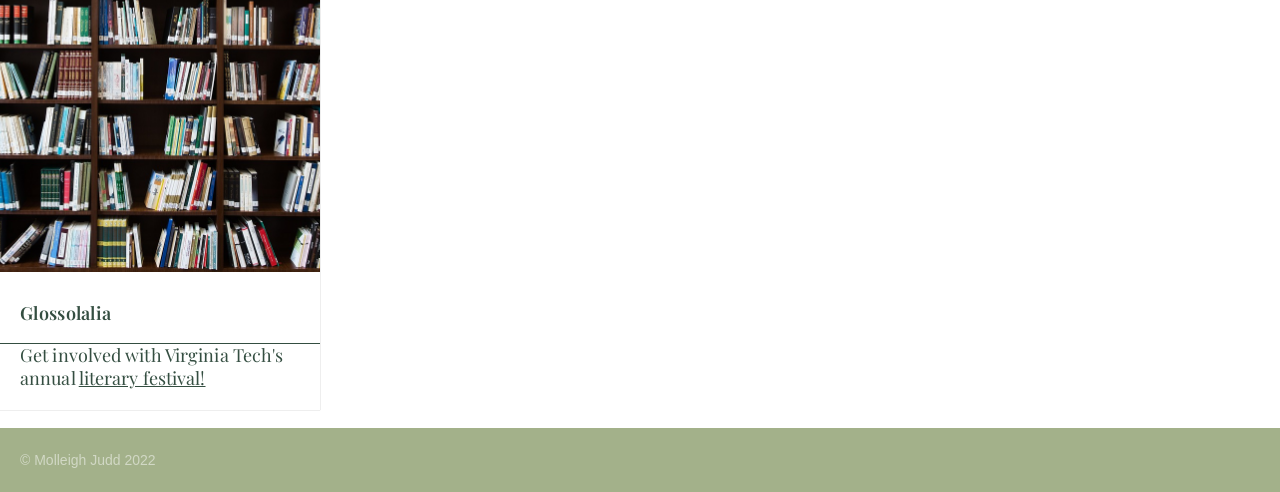
==== commit c1406169: "Update index.html removed footer" ====
--- a/index.html
+++ b/index.html
@@ -61,7 +61,7 @@
       </main>
 
       <footer>
-        <img src="https://content.codecademy.com/courses/learn-css-grid/lesson-ii/savory.svg" class="logo">
+      
         <div>
     <p class="copyright">© Molleigh Judd 2022</p>
 </div>
--- a/style.css
+++ b/style.css
@@ -96,7 +96,7 @@
 
 .project {
 box-shadow: 0 0px 1px 0 rgb(0 0 0 / 40%);
-  width: 100%;
+  width: 25%;
 }
 
 .a {
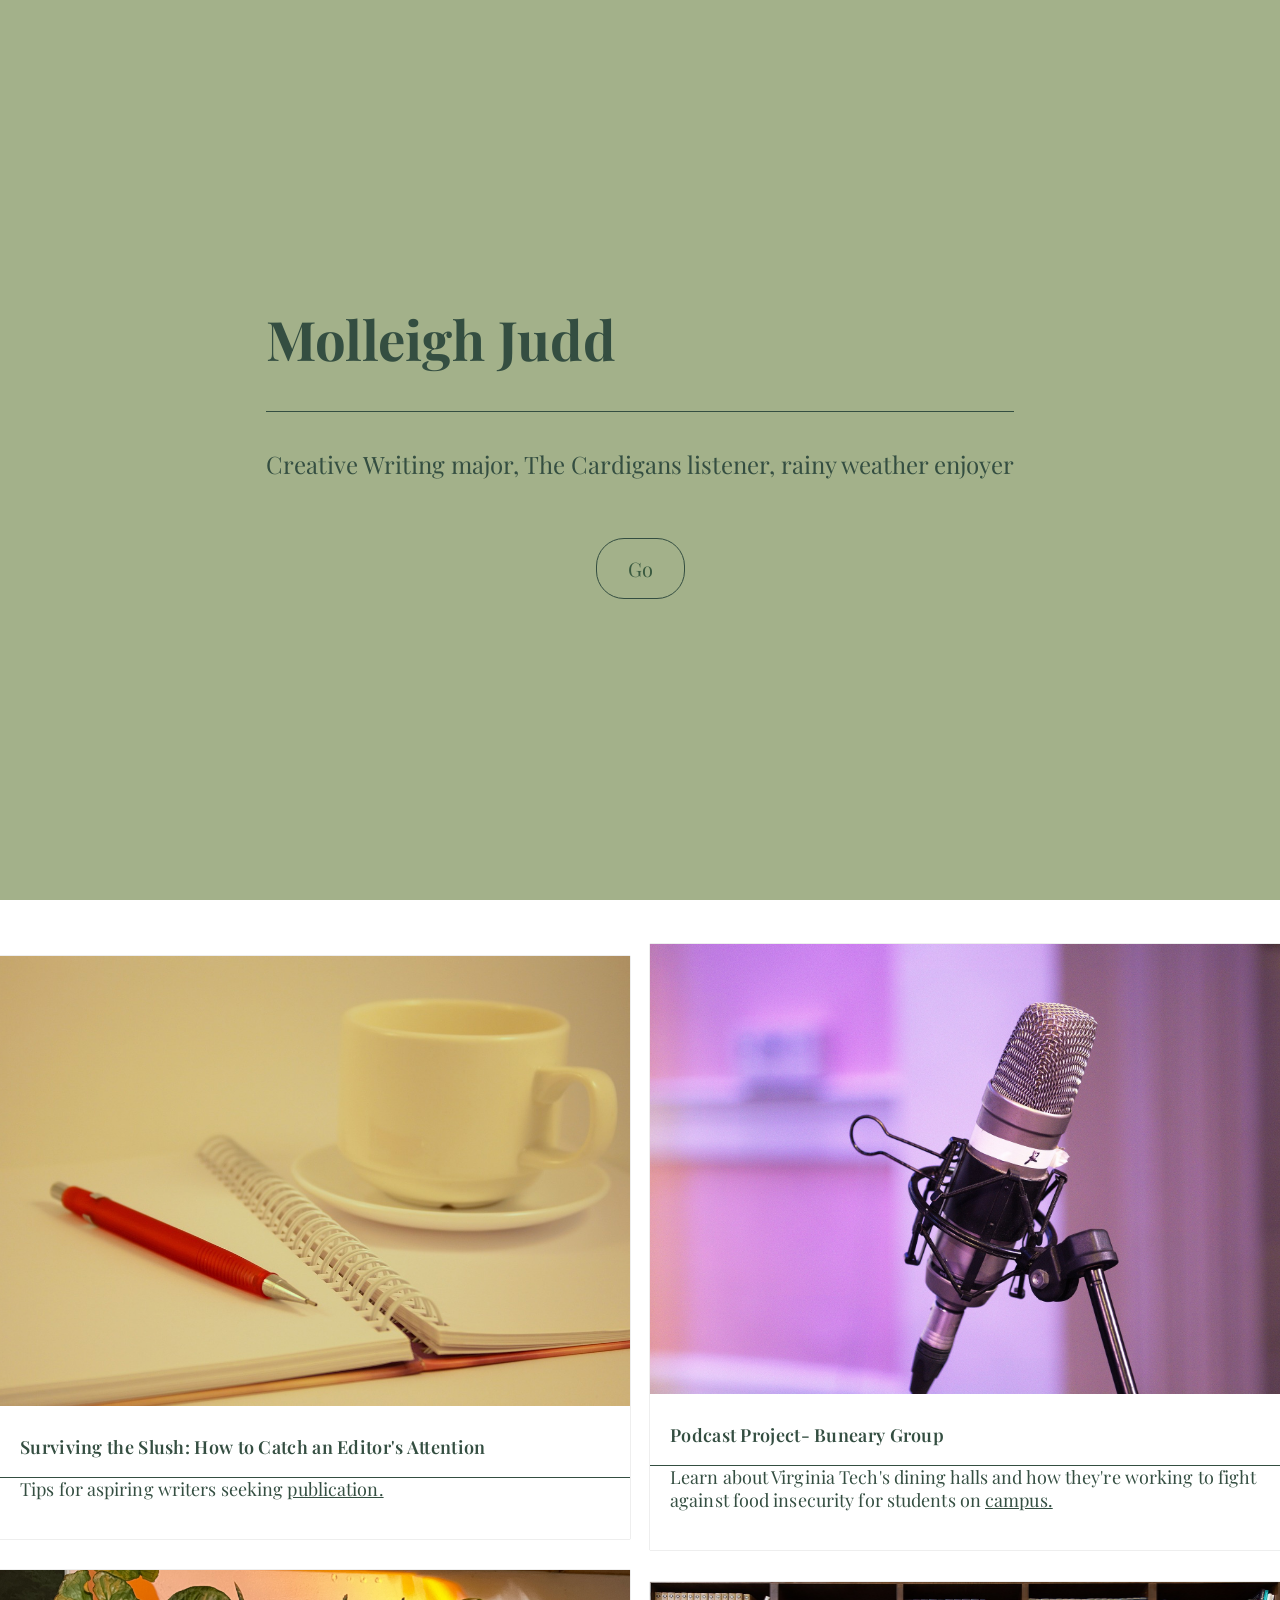
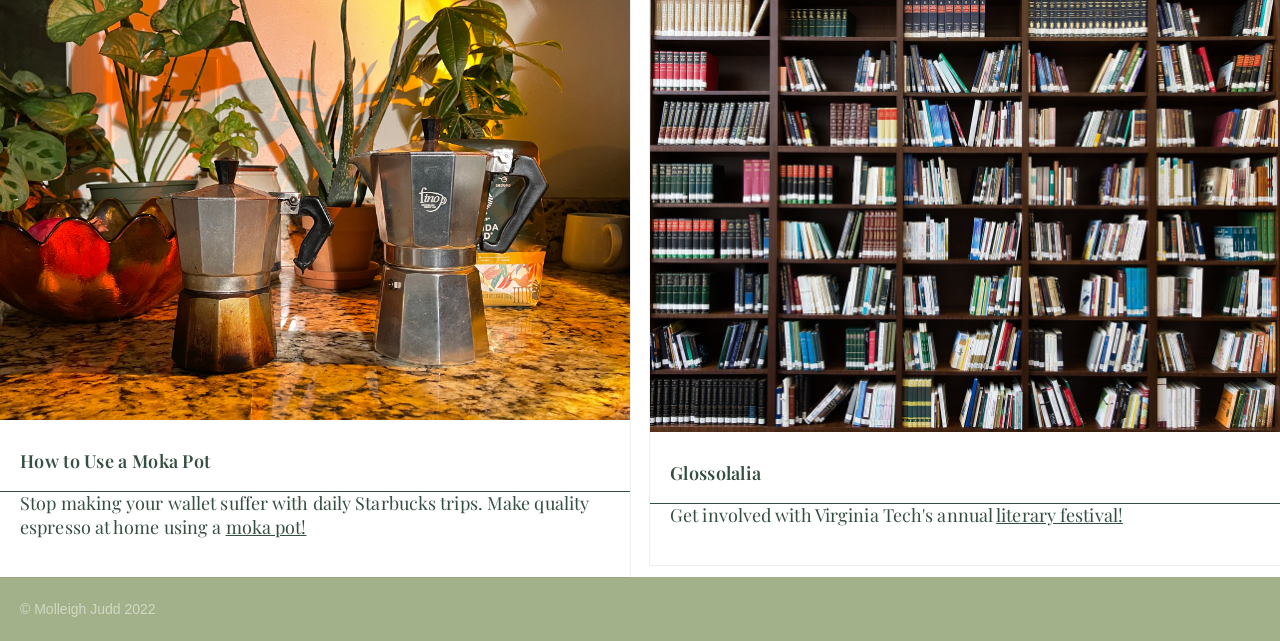
==== commit ec5e3274: "update index.html and style.css removed extra closing divs and changed main grid template columns" ====
--- a/index.html
+++ b/index.html
@@ -37,7 +37,6 @@
 
       <p class="description">Tips for aspiring writers seeking <a href="https://medium.com/@mejudd/surviving-the-slush-pile-how-to-catch-an-editors-attention-6ab077450740" target="_blank">publication.</a> </p>
     </div>
-        </div>
         <div class="project">
   <img src="images/mic.jpg" alt="Podcast microphone" />
   <h2>Podcast Project- Buneary Group</h2>
@@ -50,7 +49,6 @@
 
 <p class="description">Stop making your wallet suffer with daily Starbucks trips. Make quality espresso at home using a <a href="https://youtu.be/zUHqH583K5o" target="_blank">moka pot!</a> </p>
 </div>
-        </div>
         <div class="project">
     <img src="images/glossolalia.jpg" alt="Bookshelf full of books"/>
     <h2>Glossolalia</h2>
@@ -61,7 +59,7 @@
       </main>
 
       <footer>
-      
+
         <div>
     <p class="copyright">© Molleigh Judd 2022</p>
 </div>
--- a/style.css
+++ b/style.css
@@ -21,7 +21,7 @@
 
 main {
   display: grid;
-  grid-template-columns: repeat(auto-fill, minmax(40%, 1fr) ) ;
+  grid-template-columns:repeat(auto-fill, minmax(40%, 1fr) ) ;
   grid-gap: 20px;
   margin-top: 44px;
 
@@ -96,16 +96,10 @@
 
 .project {
 box-shadow: 0 0px 1px 0 rgb(0 0 0 / 40%);
-  width: 25%;
+  width: 100%;
 }
 
-.a {
 
-}
-
-.c {
-
-}
 
 .time {
   padding-left: 10px;
@@ -158,7 +152,7 @@
 
 @media all and (max-width:700px) {
   main {
-    grid-template-columns: 1fr;
+    grid-template-columns: 2fr;
   }
   img {
     height: 40vh;
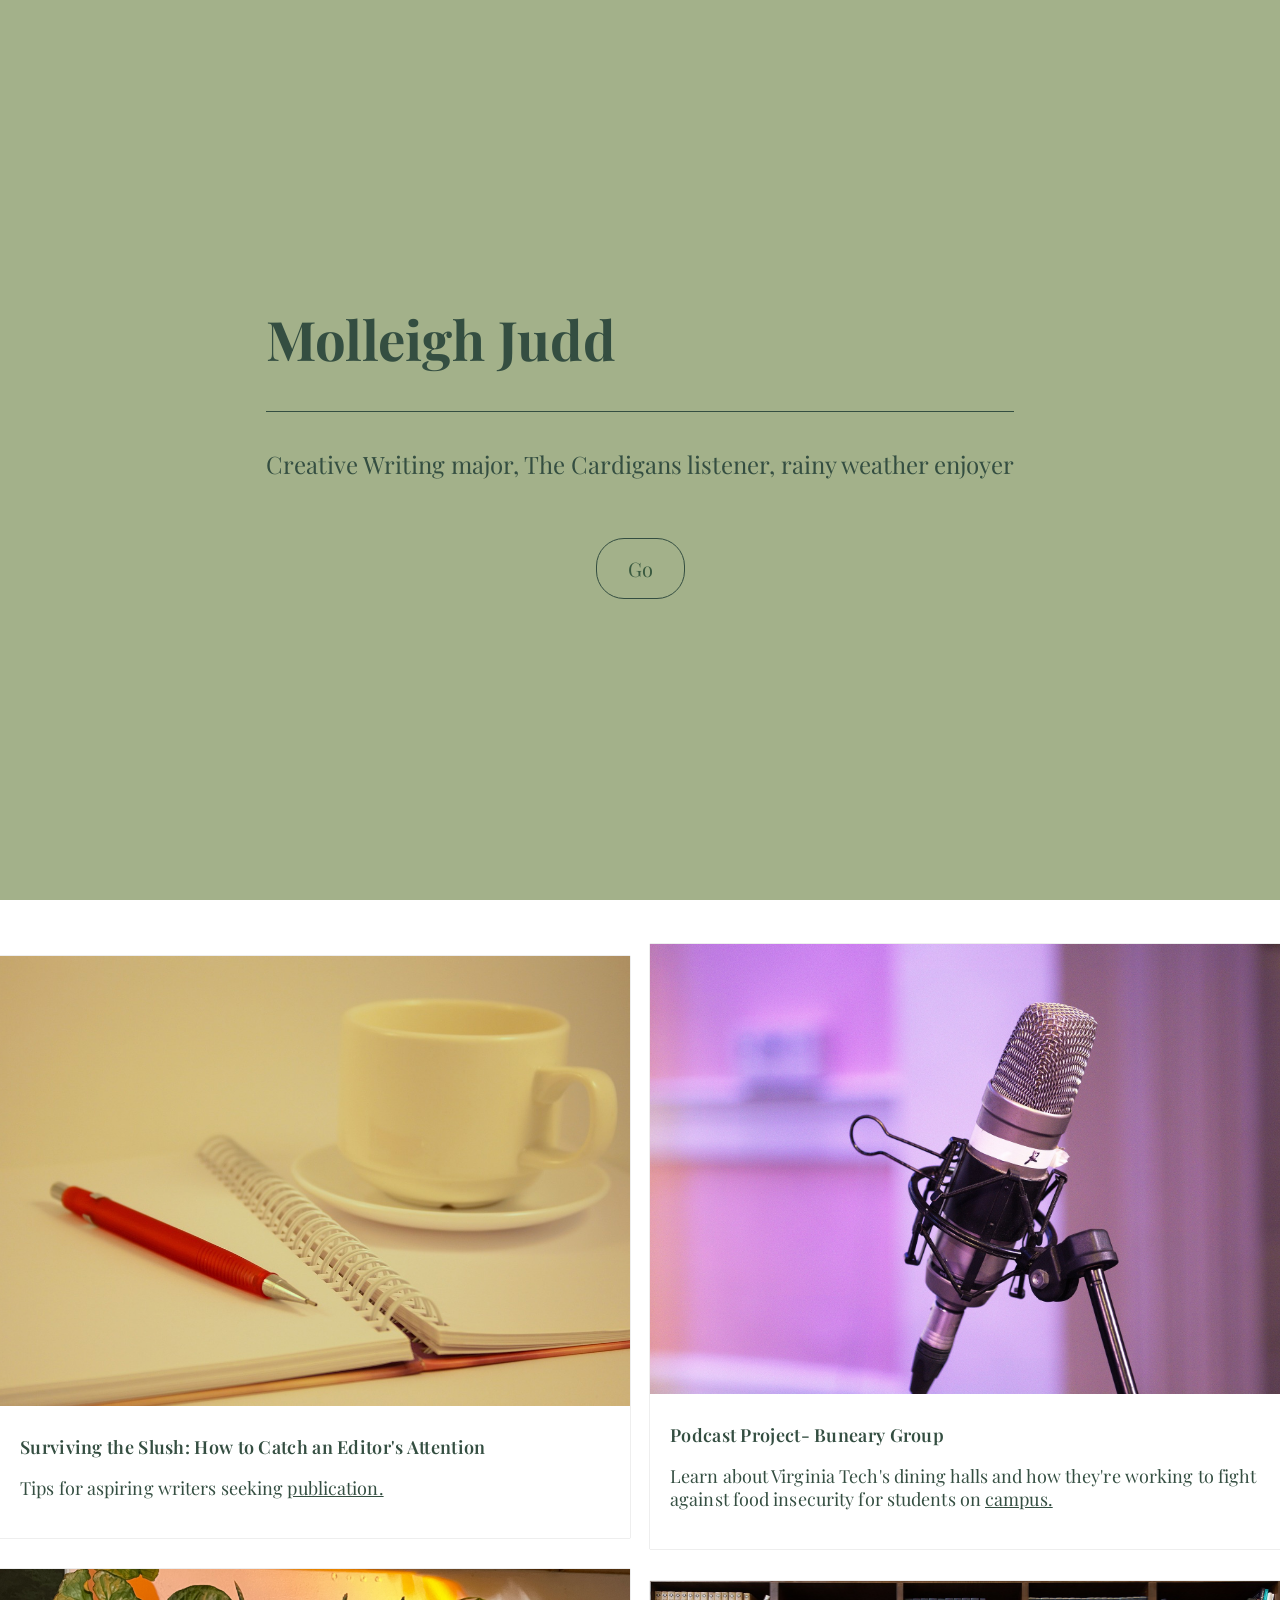
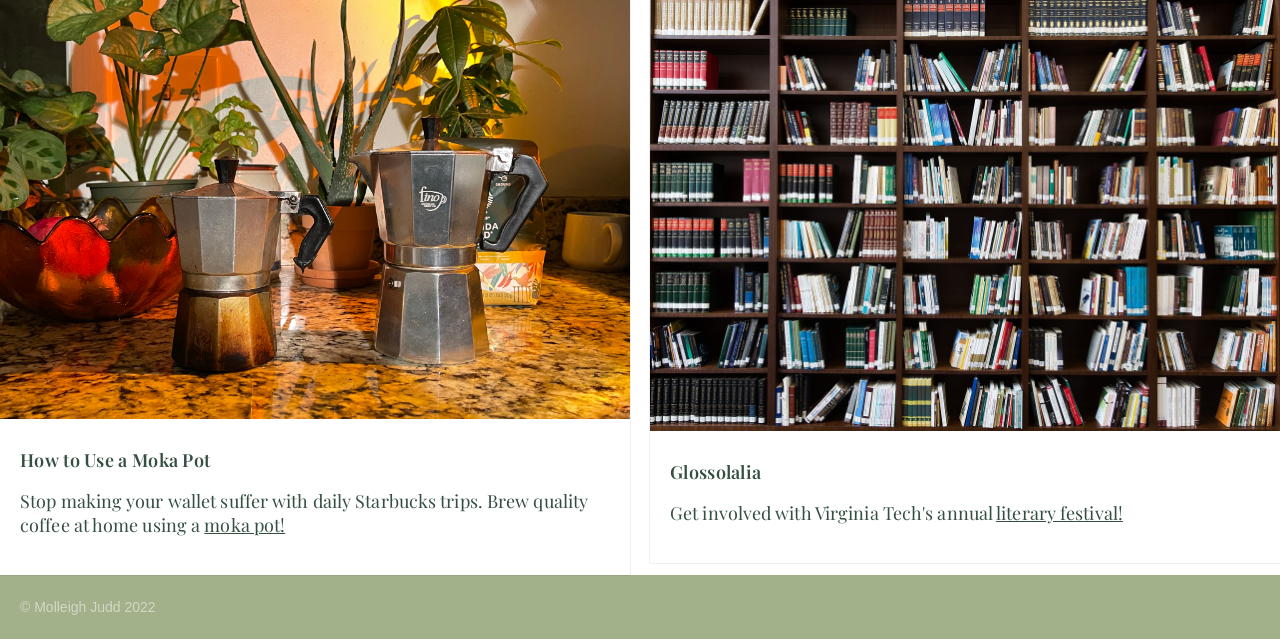
==== commit 0d77c0f0: "Update index.html update youtube link" ====
--- a/index.html
+++ b/index.html
@@ -47,7 +47,7 @@
 <img src="images/moka.jpg" alt="Two moka pots in front of plants" />
 <h2>How to Use a Moka Pot</h2>
 
-<p class="description">Stop making your wallet suffer with daily Starbucks trips. Make quality espresso at home using a <a href="https://youtu.be/zUHqH583K5o" target="_blank">moka pot!</a> </p>
+<p class="description">Stop making your wallet suffer with daily Starbucks trips. Brew quality coffee at home using a <a href="https://youtu.be/SB-ndbtDG1k" target="_blank">moka pot!</a> </p>
 </div>
         <div class="project">
     <img src="images/glossolalia.jpg" alt="Bookshelf full of books"/>
--- a/style.css
+++ b/style.css
@@ -128,7 +128,6 @@
   letter-spacing: 0.1px;
   text-align: left;
   color: #344e41;
-  border-top: 1px solid #344e41;
   padding: 0 20px 20px 20px;
 }
 
